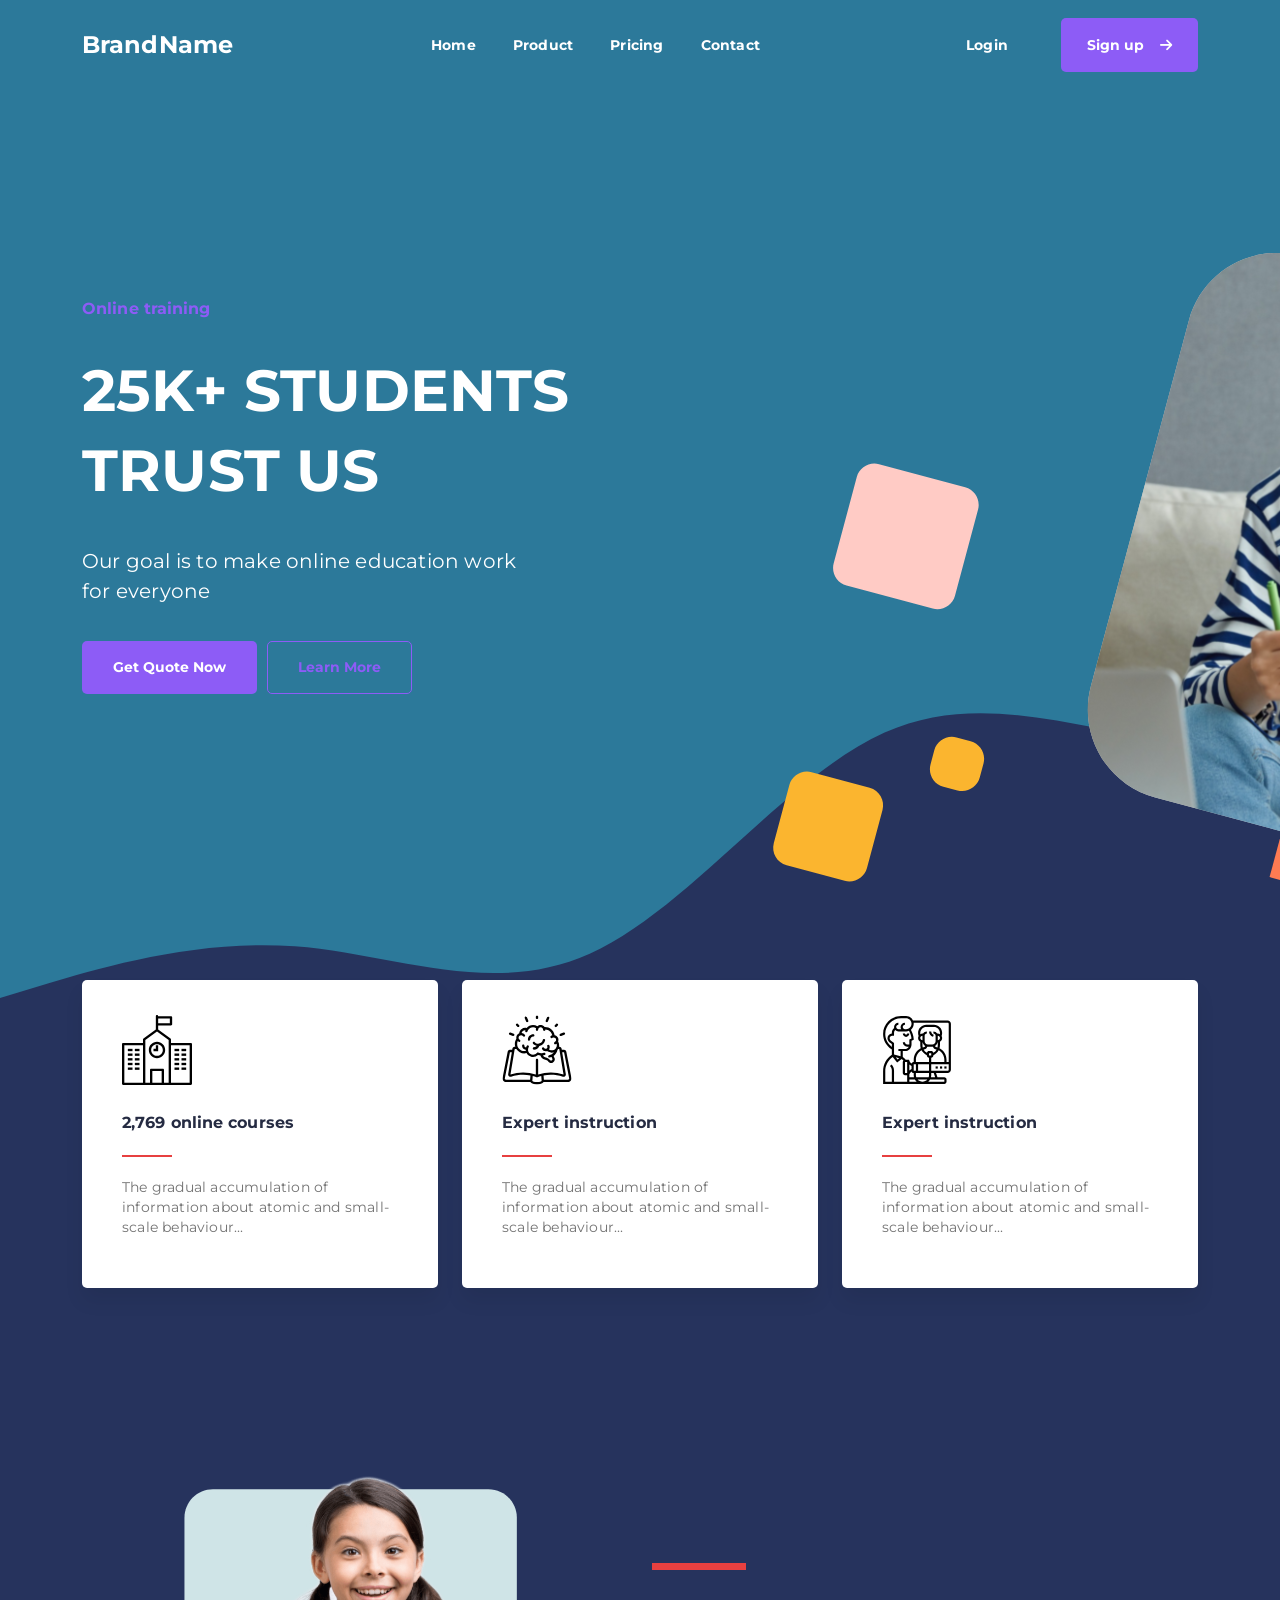
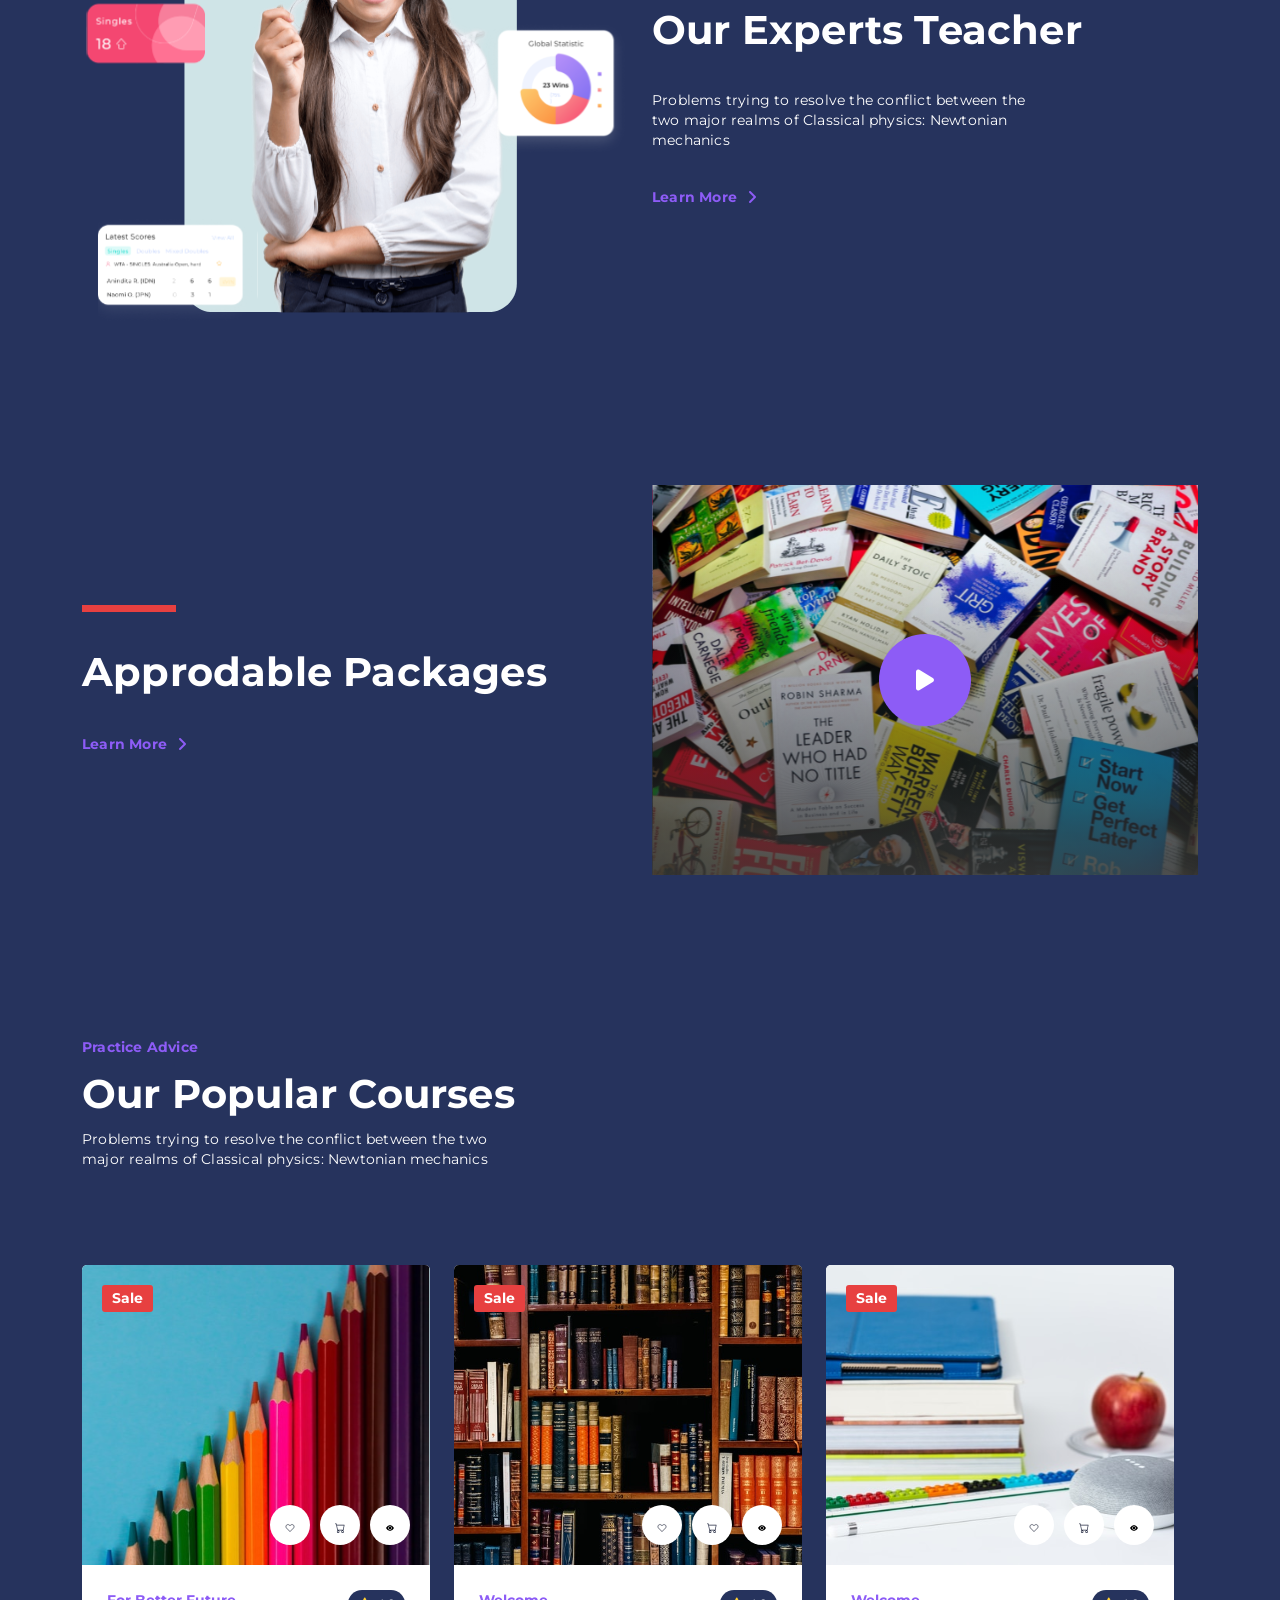
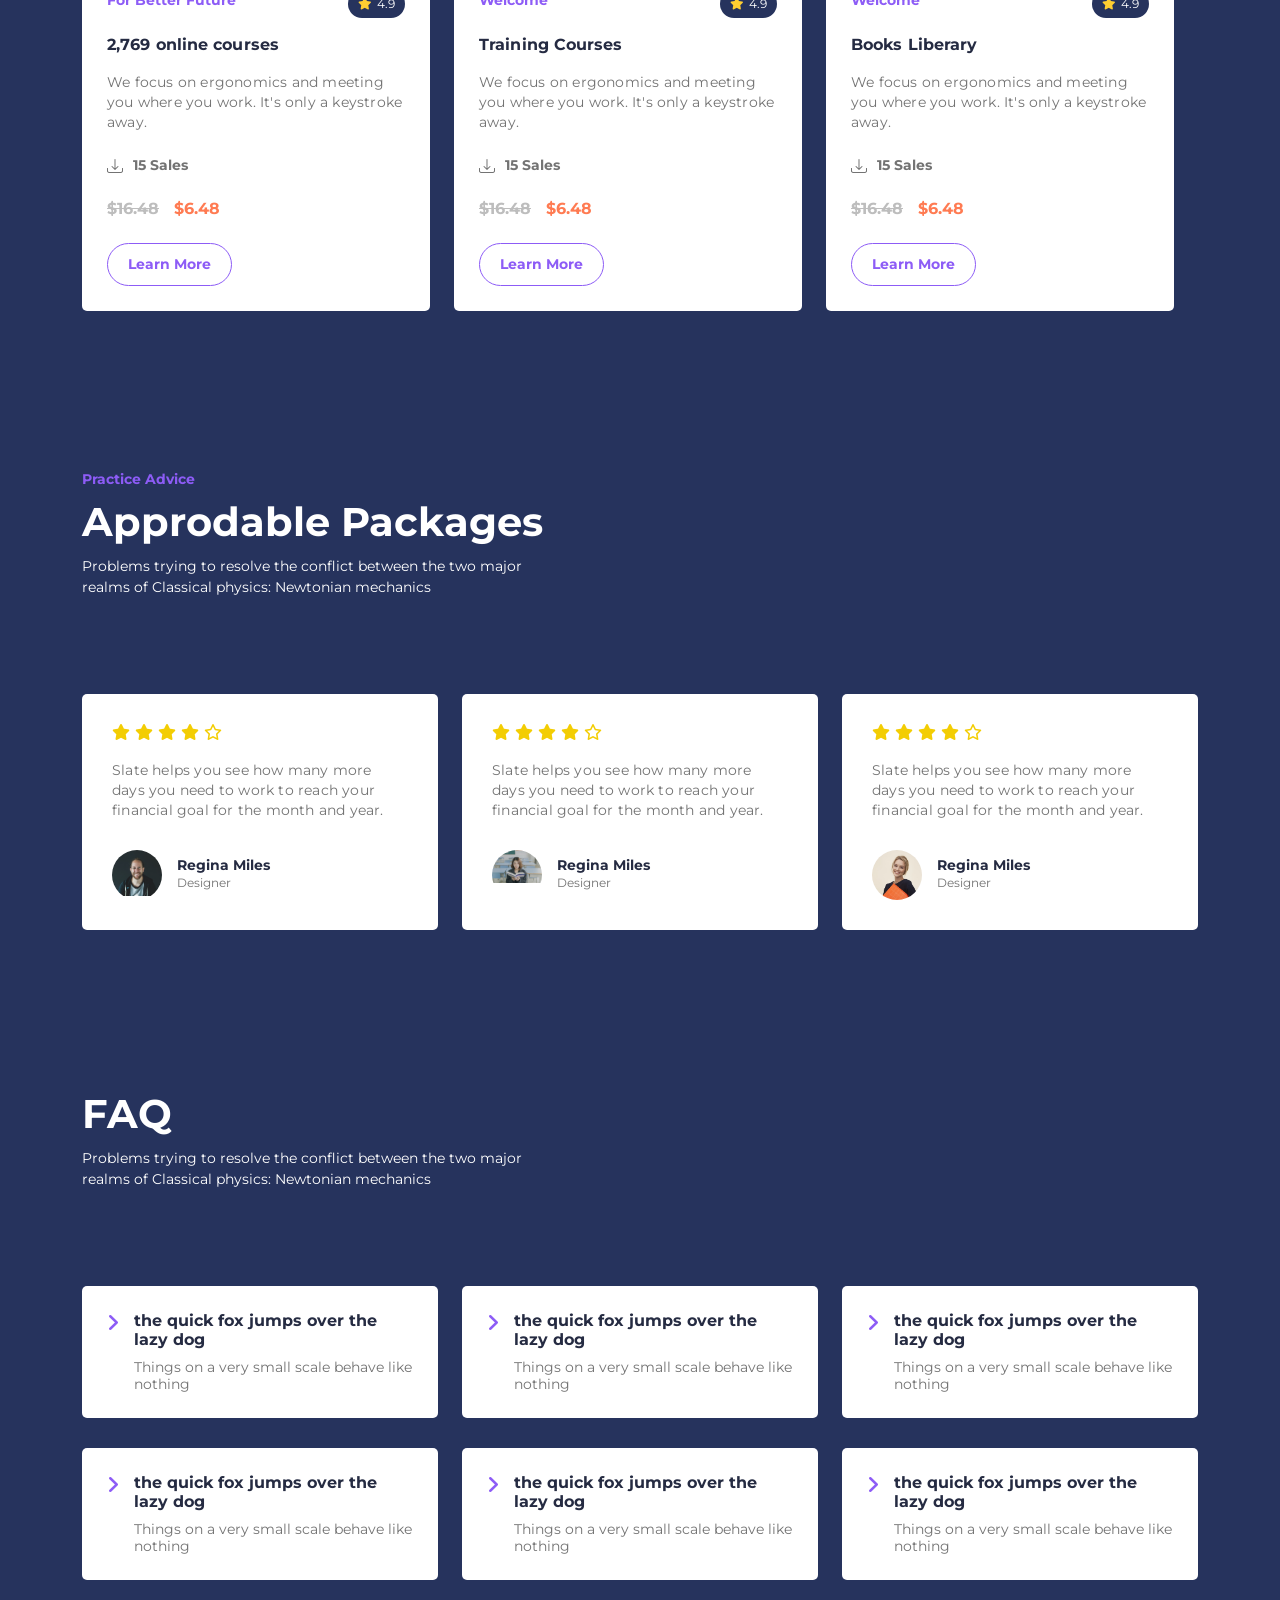
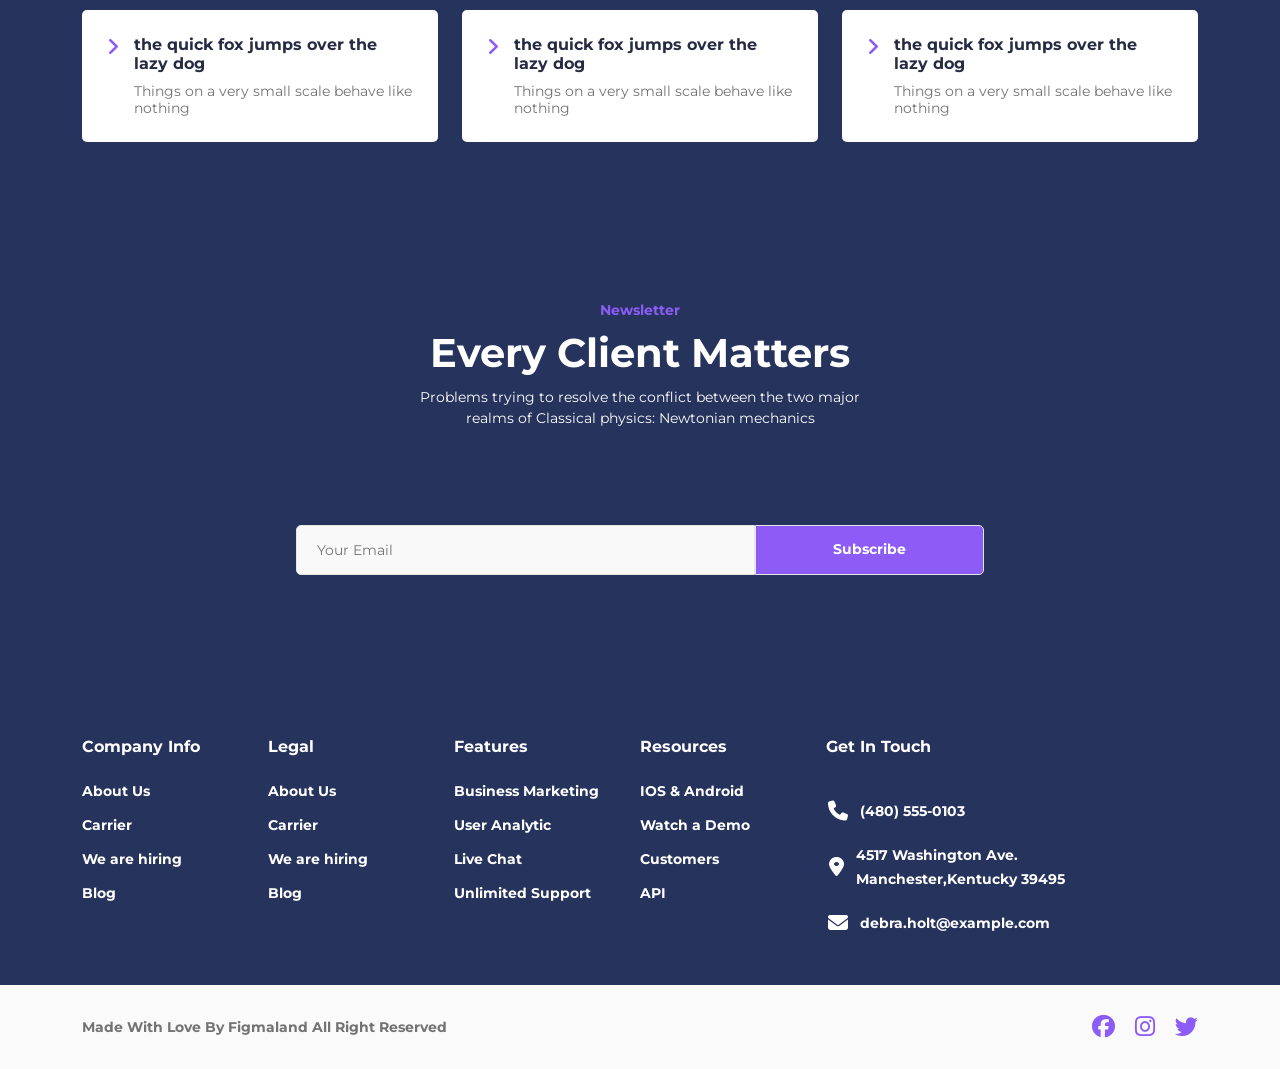
==== index.html @ 258b4739 "Initial commit: Online education AGY frontend implementation" ====
<!DOCTYPE html>
<html lang="en">
<head>
    <meta charset="UTF-8">
    <meta name="viewport" content="width=device-width, initial-scale=1.0">
    <title>BrandName — Online Training Platform</title>
    <!-- Google Fonts: Montserrat -->
    <link rel="preconnect" href="https://fonts.googleapis.com">
    <link rel="preconnect" href="https://fonts.gstatic.com" crossorigin>
    <link href="https://fonts.googleapis.com/css2?family=Montserrat:wght@400;700&display=swap" rel="stylesheet">
    <!-- Font Awesome -->
    <link rel="stylesheet" href="https://cdnjs.cloudflare.com/ajax/libs/font-awesome/6.7.2/css/all.min.css">
    <!-- Bootstrap 5 CSS CDN -->
    <link href="https://cdn.jsdelivr.net/npm/bootstrap@5.3.3/dist/css/bootstrap.min.css" rel="stylesheet" integrity="sha384-QWTKZyjpPEjISv5WaRU9OFeRpok6YctnYmDr5pNlyT2bRjXh0JMhjY6hW+ALEwIH" crossorigin="anonymous">
    <!-- Custom CSS -->
    <link rel="stylesheet" href="css/style.css">
</head>
<body>

    <!-- ======================== HERO SECTION ======================== -->
    <section class="hero-section">

        <!-- ===== HEADER (Level 2) ===== -->
        <header class="container-fluid p-0 d-flex align-items-center hero-header">
            <div class="container d-flex justify-content-between align-items-center">
                <nav class="navbar navbar-expand-lg w-100 p-0">

                    <!-- Navbar Brand (Level 4) -->
                    <a class="navbar-brand p-0 m-0" href="#">BrandName</a>

                    <!-- Navbar Toggler (Level 4) -->
                    <button class="navbar-toggler" type="button" data-bs-toggle="collapse" data-bs-target="#mainNavbar" aria-controls="mainNavbar" aria-expanded="false" aria-label="Toggle navigation">
                        <span class="navbar-toggler-icon"></span>
                    </button>

                    <!-- Navbar Collapse (Level 4) -->
                    <div class="collapse navbar-collapse" id="mainNavbar">

                        <!-- Primary Nav Links (Level 5) -->
                        <ul class="navbar-nav mx-auto nav-links-primary">
                            <li class="nav-item"><a href="#" class="nav-link text-center">Home</a></li>
                            <li class="nav-item"><a href="#" class="nav-link text-center">Product</a></li>
                            <li class="nav-item"><a href="#" class="nav-link text-center">Pricing</a></li>
                            <li class="nav-item"><a href="#" class="nav-link text-center">Contact</a></li>
                        </ul>

                        <!-- Auth Links (Level 5) -->
                        <ul class="navbar-nav nav-links-auth">
                            <li class="nav-item d-flex align-items-center"><a href="#" class="nav-link nav-login">Login</a></li>
                            <li class="nav-item"><a href="#" class="btn btn-signup d-flex align-items-center gap-2">Sign up&nbsp;&nbsp;<i class="fa-solid fa-arrow-right"></i></a></li>
                        </ul>

                    </div>
                </nav>
            </div>
        </header>

        <!-- ===== HERO CONTENT (Level 2) ===== -->
        <div class="container-fluid p-0 hero-content">
            <div class="container d-flex justify-content-start align-items-center h-100">
                <div class="hero-box d-flex flex-column justify-content-center">

                    <!-- Subtitle (Level 5) -->
                    <h5 class="hero-subtitle">Online training</h5>

                    <!-- Main Heading (Level 5) -->
                    <h1 class="hero-heading">25K+ STUDENTS TRUST US</h1>

                    <!-- Description (Level 5) -->
                    <h4 class="hero-description">Our goal is to make online education work for everyone</h4>

                    <!-- Button Group (Level 5) -->
                    <div class="d-flex flex-wrap hero-btn-group">
                        <a href="#" class="btn btn-cta-primary">Get Quote Now</a>
                        <a href="#" class="btn btn-cta-outline">Learn More</a>
                    </div>

                </div>
            </div>
        </div>

    </section>

    <!-- ======================== FEATURE SECTION ======================== -->
    <section class="feature-section">
        <div class="container">
            <div class="row feature-row justify-content-center">

                <!-- Card 1 -->
                <div class="col-lg-4 col-md-6 col-12">
                    <div class="feature-card d-flex flex-column justify-content-between">
                        <div class="feature-img-container">
                            <img src="assets/images/school.svg" alt="Online courses icon" class="w-100 object-fit-cover">
                        </div>
                        <h5 class="feature-card-title">2,769 online courses</h5>
                        <div class="feature-decor"></div>
                        <p class="feature-card-text">The gradual accumulation of information about atomic and small-scale behaviour...</p>
                    </div>
                </div>

                <!-- Card 2 -->
                <div class="col-lg-4 col-md-6 col-12">
                    <div class="feature-card d-flex flex-column">
                        <div class="feature-img-container">
                            <img src="assets/images/brain.svg" alt="Expert instruction icon" class="w-100 object-fit-cover">
                        </div>
                        <h5 class="feature-card-title">Expert instruction</h5>
                        <div class="feature-decor"></div>
                        <p class="feature-card-text">The gradual accumulation of information about atomic and small-scale behaviour...</p>
                    </div>
                </div>

                <!-- Card 3 -->
                <div class="col-lg-4 col-md-6 col-12">
                    <div class="feature-card d-flex flex-column">
                        <div class="feature-img-container">
                            <img src="assets/images/healthy-check.svg" alt="Expert instruction icon" class="w-100 object-fit-cover">
                        </div>
                        <h5 class="feature-card-title">Expert instruction</h5>
                        <div class="feature-decor"></div>
                        <p class="feature-card-text">The gradual accumulation of information about atomic and small-scale behaviour...</p>
                    </div>
                </div>

            </div>
        </div>
    </section>

    <!-- ======================== EXPERT SECTION ======================== -->
    <section class="expert-section">
        <div class="container">
            <div class="row align-items-center">

                <!-- Image Container (Level 3) -->
                <div class="col-lg-6 col-md-6 col-12 expert-img-col">
                    <div class="expert-img-container">
                        <img src="assets/images/expert-teacher.svg" alt="Expert teacher illustration" class="w-100 object-fit-cover">
                    </div>
                </div>

                <!-- Content Container (Level 3) -->
                <div class="col-lg-6 col-md-6 col-12">
                    <div class="expert-content d-flex flex-column">
                        <div class="expert-decor"></div>
                        <h2 class="expert-heading">Our Experts Teacher</h2>
                        <p class="expert-text">Problems trying to resolve the conflict between the two major realms of Classical physics: Newtonian mechanics</p>
                        <div class="d-flex align-items-center expert-link-group">
                            <a href="#" class="expert-link">Learn More</a>
                            <i class="fa-solid fa-angle-right expert-link-icon"></i>
                        </div>
                    </div>
                </div>

            </div>
        </div>
    </section>

    <!-- ======================== PACKAGE SECTION ======================== -->
    <section class="package-section">
        <div class="container">
            <div class="row align-items-center">

                <!-- Content Container (Level 3) -->
                <div class="col-lg-6 col-md-6 col-12 order-lg-1 order-md-1 order-2">
                    <div class="package-content d-flex flex-column">
                        <div class="package-decor"></div>
                        <h2 class="package-heading">Approdable Packages</h2>
                        <div class="d-flex align-items-center package-link-group">
                            <a href="#" class="package-link">Learn More</a>
                            <i class="fa-solid fa-angle-right package-link-icon"></i>
                        </div>
                    </div>
                </div>

                <!-- Image Container (Level 3) -->
                <div class="col-lg-6 col-md-6 col-12 order-lg-2 order-md-2 order-1">
                    <div class="package-img-container position-relative">
                        <img src="assets/images/books.svg" alt="Affordable packages illustration" class="w-100 object-fit-cover d-block">
                        <div class="package-play-btn position-absolute d-flex align-items-center justify-content-center">
                            <i class="fa-solid fa-play"></i>
                        </div>
                    </div>
                </div>

            </div>
        </div>
    </section>

    <!-- ======================== COURSE SECTION ======================== -->
    <section class="course-section">
        <div class="container d-flex flex-column align-items-start">

            <!-- Heading Container (Level 3) -->
            <div class="course-heading-container d-flex flex-column">
                <h6 class="course-subtitle">Practice Advice</h6>
                <h2 class="course-heading">Our Popular Courses</h2>
                <p class="course-intro-text">Problems trying to resolve the conflict between the two major realms of Classical physics: Newtonian mechanics</p>
            </div>

            <!-- Course Container (Level 3) -->
            <div class="row course-row w-100 justify-content-center">

                <!-- Course Card 1 -->
                <div class="col-lg-4 col-md-6 col-12">
                    <div class="course-card d-flex flex-column">
                        <div class="course-img-container position-relative">
                            <img src="assets/images/pencils.svg" alt="Pencils course image" class="w-100 object-fit-cover d-block">
                            <!-- Vision Context: assets/images/course-vision-context.svg
                                 Analysis: "Sale" badge positioned at top-left of image container (flagged: image not found, using extraction layout hints)
                                 Derived: top: 20px, left: 20px -->
                            <span class="course-sale-badge position-absolute">Sale</span>
                            <!-- Vision Context: assets/images/course-vision-context.svg
                                 Analysis: Action icons group positioned at bottom-right of image container (flagged: image not found, using extraction layout hints)
                                 Derived: bottom: 20px, right: 20px -->
                            <div class="course-img-actions d-flex position-absolute">
                                <div class="course-action-icon">
                                    <img src="assets/images/like.svg" alt="Like" class="w-100 object-fit-cover">
                                </div>
                                <div class="course-action-icon">
                                    <img src="assets/images/basket.svg" alt="Add to basket" class="w-100 object-fit-cover">
                                </div>
                                <div class="course-action-icon">
                                    <img src="assets/images/views.svg" alt="Views" class="w-100 object-fit-cover">
                                </div>
                            </div>
                        </div>
                        <div class="course-card-body d-flex flex-column">
                            <div class="d-flex justify-content-between w-100">
                                <a href="#" class="course-category-link">For Better Future</a>
                                <div class="course-rating d-flex align-items-center">
                                    <i class="fa-solid fa-star course-star-icon"></i>
                                    <small class="course-rating-text">4.9</small>
                                </div>
                            </div>
                            <h5 class="course-card-title">2,769 online courses</h5>
                            <p class="course-card-text">We focus on ergonomics and meeting you where you work. It's only a keystroke away.</p>
                            <div class="course-sales-group d-flex align-items-center">
                                <div class="course-download-icon">
                                    <img src="assets/images/download.svg" alt="Downloads" class="w-100 object-fit-cover d-block">
                                </div>
                                <h6 class="course-sales-text">15 Sales</h6>
                            </div>
                            <div class="course-amount-group d-flex">
                                <h5 class="course-price-old">$16.48</h5>
                                <h5 class="course-price-sale">$6.48</h5>
                            </div>
                            <a href="#" class="btn course-learn-btn">Learn More</a>
                        </div>
                    </div>
                </div>

                <!-- Course Card 2 -->
                <div class="col-lg-4 col-md-6 col-12">
                    <div class="course-card d-flex flex-column">
                        <div class="course-img-container position-relative">
                            <img src="assets/images/library.svg" alt="Library course image" class="w-100 object-fit-cover d-block">
                            <span class="course-sale-badge position-absolute">Sale</span>
                            <div class="course-img-actions d-flex position-absolute">
                                <div class="course-action-icon">
                                    <img src="assets/images/like.svg" alt="Like" class="w-100 object-fit-cover">
                                </div>
                                <div class="course-action-icon">
                                    <img src="assets/images/basket.svg" alt="Add to basket" class="w-100 object-fit-cover">
                                </div>
                                <div class="course-action-icon">
                                    <img src="assets/images/views.svg" alt="Views" class="w-100 object-fit-cover">
                                </div>
                            </div>
                        </div>
                        <div class="course-card-body d-flex flex-column">
                            <div class="d-flex justify-content-between w-100">
                                <a href="#" class="course-category-link">Welcome</a>
                                <div class="course-rating d-flex align-items-center">
                                    <i class="fa-solid fa-star course-star-icon"></i>
                                    <small class="course-rating-text">4.9</small>
                                </div>
                            </div>
                            <h5 class="course-card-title">Training Courses</h5>
                            <p class="course-card-text">We focus on ergonomics and meeting you where you work. It's only a keystroke away.</p>
                            <div class="course-sales-group d-flex align-items-center">
                                <div class="course-download-icon">
                                    <img src="assets/images/download.svg" alt="Downloads" class="w-100 object-fit-cover d-block">
                                </div>
                                <h6 class="course-sales-text">15 Sales</h6>
                            </div>
                            <div class="course-amount-group d-flex">
                                <h5 class="course-price-old">$16.48</h5>
                                <h5 class="course-price-sale">$6.48</h5>
                            </div>
                            <a href="#" class="btn course-learn-btn">Learn More</a>
                        </div>
                    </div>
                </div>

                <!-- Course Card 3 -->
                <div class="col-lg-4 col-md-6 col-12">
                    <div class="course-card d-flex flex-column">
                        <div class="course-img-container position-relative">
                            <img src="assets/images/apple.svg" alt="Apple course image" class="w-100 object-fit-cover d-block">
                            <span class="course-sale-badge position-absolute">Sale</span>
                            <div class="course-img-actions d-flex position-absolute">
                                <div class="course-action-icon">
                                    <img src="assets/images/like.svg" alt="Like" class="w-100 object-fit-cover">
                                </div>
                                <div class="course-action-icon">
                                    <img src="assets/images/basket.svg" alt="Add to basket" class="w-100 object-fit-cover">
                                </div>
                                <div class="course-action-icon">
                                    <img src="assets/images/views.svg" alt="Views" class="w-100 object-fit-cover">
                                </div>
                            </div>
                        </div>
                        <div class="course-card-body d-flex flex-column">
                            <div class="d-flex justify-content-between w-100">
                                <a href="#" class="course-category-link">Welcome</a>
                                <div class="course-rating d-flex align-items-center">
                                    <i class="fa-solid fa-star course-star-icon"></i>
                                    <small class="course-rating-text">4.9</small>
                                </div>
                            </div>
                            <h5 class="course-card-title">Books Liberary</h5>
                            <p class="course-card-text">We focus on ergonomics and meeting you where you work. It's only a keystroke away.</p>
                            <div class="course-sales-group d-flex align-items-center">
                                <div class="course-download-icon">
                                    <img src="assets/images/download.svg" alt="Downloads" class="w-100 object-fit-cover d-block">
                                </div>
                                <h6 class="course-sales-text">15 Sales</h6>
                            </div>
                            <div class="course-amount-group d-flex">
                                <h5 class="course-price-old">$16.48</h5>
                                <h5 class="course-price-sale">$6.48</h5>
                            </div>
                            <a href="#" class="btn course-learn-btn">Learn More</a>
                        </div>
                    </div>
                </div>

            </div>
        </div>
    </section>

    <!-- ======================== REVIEW SECTION ======================== -->
    <section class="review-section">
        <div class="container d-flex flex-column">

            <!-- Heading Container (Level 3) -->
            <div class="review-heading-container d-flex flex-column">
                <h6 class="review-subtitle">Practice Advice</h6>
                <h2 class="review-heading">Approdable Packages</h2>
                <p class="review-intro-text">Problems trying to resolve the conflict between the two major realms of Classical physics: Newtonian mechanics</p>
            </div>

            <!-- Box Container (Level 3) -->
            <div class="row review-row justify-content-between">

                <!-- Review Box 1 -->
                <div class="col-lg-4 col-md-6 col-12">
                    <div class="review-box d-flex flex-column justify-content-center">
                        <div class="review-content d-flex flex-column">
                            <div class="review-stars d-flex">
                                <i class="fa-solid fa-star"></i>
                                <i class="fa-solid fa-star"></i>
                                <i class="fa-solid fa-star"></i>
                                <i class="fa-solid fa-star"></i>
                                <i class="fa-regular fa-star"></i>
                            </div>
                            <p class="review-text">Slate helps you see how many more days you need to work to reach your financial goal for the month and year.</p>
                        </div>
                        <div class="review-profile d-flex">
                            <div class="review-avatar-container">
                                <img src="assets/images/feedback-regina-miles.jpg" alt="Regina Miles" class="d-block object-fit-cover w-100 review-avatar">
                            </div>
                            <div class="review-user-box d-flex flex-column">
                                <h6 class="review-user-name">Regina Miles</h6>
                                <small class="review-user-role">Designer</small>
                            </div>
                        </div>
                    </div>
                </div>

                <!-- Review Box 2 -->
                <div class="col-lg-4 col-md-6 col-12">
                    <div class="review-box d-flex flex-column justify-content-center">
                        <div class="review-content d-flex flex-column">
                            <div class="review-stars d-flex">
                                <i class="fa-solid fa-star"></i>
                                <i class="fa-solid fa-star"></i>
                                <i class="fa-solid fa-star"></i>
                                <i class="fa-solid fa-star"></i>
                                <i class="fa-regular fa-star"></i>
                            </div>
                            <p class="review-text">Slate helps you see how many more days you need to work to reach your financial goal for the month and year.</p>
                        </div>
                        <div class="review-profile d-flex">
                            <div class="review-avatar-container">
                                <img src="assets/images/feedbacks-miles.jpg" alt="Regina Miles" class="d-block object-fit-cover w-100 review-avatar">
                            </div>
                            <div class="review-user-box d-flex flex-column">
                                <h6 class="review-user-name">Regina Miles</h6>
                                <small class="review-user-role">Designer</small>
                            </div>
                        </div>
                    </div>
                </div>

                <!-- Review Box 3 -->
                <div class="col-lg-4 col-md-6 col-12">
                    <div class="review-box d-flex flex-column justify-content-center">
                        <div class="review-content d-flex flex-column">
                            <div class="review-stars d-flex">
                                <i class="fa-solid fa-star"></i>
                                <i class="fa-solid fa-star"></i>
                                <i class="fa-solid fa-star"></i>
                                <i class="fa-solid fa-star"></i>
                                <i class="fa-regular fa-star"></i>
                            </div>
                            <p class="review-text">Slate helps you see how many more days you need to work to reach your financial goal for the month and year.</p>
                        </div>
                        <div class="review-profile d-flex">
                            <div class="review-avatar-container">
                                <img src="assets/images/feedbacks-avatar.jpg" alt="Regina Miles" class="d-block object-fit-cover w-100 review-avatar">
                            </div>
                            <div class="review-user-box d-flex flex-column">
                                <h6 class="review-user-name">Regina Miles</h6>
                                <small class="review-user-role">Designer</small>
                            </div>
                        </div>
                    </div>
                </div>

            </div>
        </div>
    </section>

    <!-- ======================== FAQ SECTION ======================== -->
    <section class="faq-section">
        <div class="container d-flex flex-column">

            <!-- Heading Container (Level 3) -->
            <div class="faq-heading-container d-flex flex-column">
                <h2 class="faq-heading">FAQ</h2>
                <p class="faq-intro-text">Problems trying to resolve the conflict between the two major realms of Classical physics: Newtonian mechanics</p>
            </div>

            <!-- Box Container (Level 2) -->
            <div class="row faq-row">

                <!-- FAQ Box 1 -->
                <div class="col-lg-4 col-md-6 col-12">
                    <div class="faq-box d-flex">
                        <i class="fa-solid fa-angle-right faq-icon"></i>
                        <div class="faq-content-box d-flex flex-column">
                            <h5 class="faq-title">the quick fox jumps over the lazy dog</h5>
                            <h6 class="faq-text">Things on a very small scale behave like nothing</h6>
                        </div>
                    </div>
                </div>

                <!-- FAQ Box 2 -->
                <div class="col-lg-4 col-md-6 col-12">
                    <div class="faq-box d-flex">
                        <i class="fa-solid fa-angle-right faq-icon"></i>
                        <div class="faq-content-box d-flex flex-column">
                            <h5 class="faq-title">the quick fox jumps over the lazy dog</h5>
                            <h6 class="faq-text">Things on a very small scale behave like nothing</h6>
                        </div>
                    </div>
                </div>

                <!-- FAQ Box 3 -->
                <div class="col-lg-4 col-md-6 col-12">
                    <div class="faq-box d-flex">
                        <i class="fa-solid fa-angle-right faq-icon"></i>
                        <div class="faq-content-box d-flex flex-column">
                            <h5 class="faq-title">the quick fox jumps over the lazy dog</h5>
                            <h6 class="faq-text">Things on a very small scale behave like nothing</h6>
                        </div>
                    </div>
                </div>

                <!-- FAQ Box 4 -->
                <div class="col-lg-4 col-md-6 col-12">
                    <div class="faq-box d-flex">
                        <i class="fa-solid fa-angle-right faq-icon"></i>
                        <div class="faq-content-box d-flex flex-column">
                            <h5 class="faq-title">the quick fox jumps over the lazy dog</h5>
                            <h6 class="faq-text">Things on a very small scale behave like nothing</h6>
                        </div>
                    </div>
                </div>

                <!-- FAQ Box 5 -->
                <div class="col-lg-4 col-md-6 col-12">
                    <div class="faq-box d-flex">
                        <i class="fa-solid fa-angle-right faq-icon"></i>
                        <div class="faq-content-box d-flex flex-column">
                            <h5 class="faq-title">the quick fox jumps over the lazy dog</h5>
                            <h6 class="faq-text">Things on a very small scale behave like nothing</h6>
                        </div>
                    </div>
                </div>

                <!-- FAQ Box 6 -->
                <div class="col-lg-4 col-md-6 col-12">
                    <div class="faq-box d-flex">
                        <i class="fa-solid fa-angle-right faq-icon"></i>
                        <div class="faq-content-box d-flex flex-column">
                            <h5 class="faq-title">the quick fox jumps over the lazy dog</h5>
                            <h6 class="faq-text">Things on a very small scale behave like nothing</h6>
                        </div>
                    </div>
                </div>

                <!-- FAQ Box 7 -->
                <div class="col-lg-4 col-md-6 col-12">
                    <div class="faq-box d-flex">
                        <i class="fa-solid fa-angle-right faq-icon"></i>
                        <div class="faq-content-box d-flex flex-column">
                            <h5 class="faq-title">the quick fox jumps over the lazy dog</h5>
                            <h6 class="faq-text">Things on a very small scale behave like nothing</h6>
                        </div>
                    </div>
                </div>

                <!-- FAQ Box 8 -->
                <div class="col-lg-4 col-md-6 col-12">
                    <div class="faq-box d-flex">
                        <i class="fa-solid fa-angle-right faq-icon"></i>
                        <div class="faq-content-box d-flex flex-column">
                            <h5 class="faq-title">the quick fox jumps over the lazy dog</h5>
                            <h6 class="faq-text">Things on a very small scale behave like nothing</h6>
                        </div>
                    </div>
                </div>

                <!-- FAQ Box 9 -->
                <div class="col-lg-4 col-md-6 col-12">
                    <div class="faq-box d-flex">
                        <i class="fa-solid fa-angle-right faq-icon"></i>
                        <div class="faq-content-box d-flex flex-column">
                            <h5 class="faq-title">the quick fox jumps over the lazy dog</h5>
                            <h6 class="faq-text">Things on a very small scale behave like nothing</h6>
                        </div>
                    </div>
                </div>

            </div>
        </div>
    </section>

    <!-- ======================== NEWSLETTER SECTION ======================== -->
    <section class="newsletter-section">
        <div class="container d-flex flex-column">

            <!-- Heading Container (Level 3) -->
            <div class="newsletter-heading-container d-flex flex-column">
                <h6 class="newsletter-subtitle">Newsletter</h6>
                <h2 class="newsletter-heading">Every Client Matters</h2>
                <p class="newsletter-intro-text">Problems trying to resolve the conflict between the two major realms of Classical physics: Newtonian mechanics</p>
            </div>

            <!-- Form (Level 3) -->
            <form class="row newsletter-form mx-auto">
                <div class="col-8 p-0">
                    <input type="email" class="newsletter-input w-100 h-100" placeholder="Your Email">
                </div>
                <div class="col-4 p-0">
                    <button type="submit" class="newsletter-btn w-100 h-100">Subscribe</button>
                </div>
            </form>

        </div>
    </section>

    <!-- ======================== FOOTER SECTION ======================== -->
    <footer class="footer-section">
        <div class="container-fluid footer-top">
            <div class="container d-flex justify-content-between footer-top-container">
                <div class="row w-100">
                    <div class="col-lg-2 col-md-4 col-sm-6 col-12 mb-4 mb-lg-0">
                        <div class="footer-col d-flex flex-column">
                            <h5 class="footer-heading">Company Info</h5>
                            <ul class="footer-list d-flex flex-column list-unstyled p-0 m-0">
                                <li><a href="#" class="footer-link">About Us</a></li>
                                <li><a href="#" class="footer-link">Carrier</a></li>
                                <li><a href="#" class="footer-link">We are hiring</a></li>
                                <li><a href="#" class="footer-link">Blog</a></li>
                            </ul>
                        </div>
                    </div>
                    <div class="col-lg-2 col-md-4 col-sm-6 col-12 mb-4 mb-lg-0">
                        <div class="footer-col d-flex flex-column">
                            <h5 class="footer-heading">Legal</h5>
                            <ul class="footer-list d-flex flex-column list-unstyled p-0 m-0">
                                <li><a href="#" class="footer-link">About Us</a></li>
                                <li><a href="#" class="footer-link">Carrier</a></li>
                                <li><a href="#" class="footer-link">We are hiring</a></li>
                                <li><a href="#" class="footer-link">Blog</a></li>
                            </ul>
                        </div>
                    </div>
                    <div class="col-lg-2 col-md-4 col-sm-6 col-12 mb-4 mb-lg-0">
                        <div class="footer-col d-flex flex-column">
                            <h5 class="footer-heading">Features</h5>
                            <ul class="footer-list d-flex flex-column list-unstyled p-0 m-0">
                                <li><a href="#" class="footer-link">Business Marketing</a></li>
                                <li><a href="#" class="footer-link">User Analytic</a></li>
                                <li><a href="#" class="footer-link">Live Chat</a></li>
                                <li><a href="#" class="footer-link">Unlimited Support</a></li>
                            </ul>
                        </div>
                    </div>
                    <div class="col-lg-2 col-md-4 col-sm-6 col-12 mb-4 mb-md-0">
                        <div class="footer-col d-flex flex-column">
                            <h5 class="footer-heading">Resources</h5>
                            <ul class="footer-list d-flex flex-column list-unstyled p-0 m-0">
                                <li><a href="#" class="footer-link">IOS & Android</a></li>
                                <li><a href="#" class="footer-link">Watch a Demo</a></li>
                                <li><a href="#" class="footer-link">Customers</a></li>
                                <li><a href="#" class="footer-link">API</a></li>
                            </ul>
                        </div>
                    </div>
                    <div class="col-lg-4 col-md-8 col-sm-12 col-12">
                        <div class="footer-col footer-contact d-flex flex-column">
                            <h5 class="footer-heading">Get In Touch</h5>
                            <div class="footer-contact-box d-flex align-items-center">
                                <i class="fa-solid fa-phone footer-icon"></i>
                                <h6 class="footer-contact-text m-0">(480) 555-0103</h6>
                            </div>
                            <div class="footer-contact-box d-flex align-items-center">
                                <i class="fa-solid fa-location-dot footer-icon"></i>
                                <h6 class="footer-contact-text m-0">4517 Washington Ave. Manchester,Kentucky 39495</h6>
                            </div>
                            <div class="footer-contact-box d-flex align-items-center">
                                <i class="fa-solid fa-envelope footer-icon"></i>
                                <h6 class="footer-contact-text m-0">debra.holt@example.com</h6>
                            </div>
                        </div>
                    </div>
                </div>
            </div>
        </div>
        <div class="container-fluid footer-bottom">
            <div class="container d-flex justify-content-between align-items-center footer-bottom-container">
                <h6 class="footer-copyright m-0">Made With Love By Figmaland All Right Reserved</h6>
                <div class="footer-socials d-flex">
                    <a href="#" class="footer-social-icon"><i class="fa-brands fa-facebook"></i></a>
                    <a href="#" class="footer-social-icon"><i class="fa-brands fa-instagram"></i></a>
                    <a href="#" class="footer-social-icon"><i class="fa-brands fa-twitter"></i></a>
                </div>
            </div>
        </div>
    </footer>

    <!-- Bootstrap JS Bundle CDN -->
    <script src="https://cdn.jsdelivr.net/npm/bootstrap@5.3.3/dist/js/bootstrap.bundle.min.js" integrity="sha384-YvpcrYf0tY3lHB60NNkmXc5s9fDVZLESaAA55NDzOxhy9GkcIdslK1eN7N6jIeHz" crossorigin="anonymous"></script>
</body>
</html>
---- css/style.css ----
@import url('https://fonts.googleapis.com/css2?family=Montserrat:wght@400;700&display=swap');

:root {
  --body-bg: #26335D;
  --header-bg: #2C799A;
  --cta-primary: #8D5CF6;
  --text-white: #FFFFFF;
  --text-dark: #252B42;
  --text-gray: #737373;
  --border-light: #ECECEC;
  --card-bg: #FFFFFF;
  --decor-red: #E74040;
  --price-old: #BDBDBD;
  --price-sale: #FF7B52;
  --star-yellow: #FFCE31;
  --star-gold: #F3CD03;
  --rating-bg: #26335D;
  --border-input: #E6E6E6;
}

body {
    background-color: var(--body-bg);
    font-family: 'Montserrat', sans-serif;
    color: var(--text-white);
    margin: 0;
    padding: 0;
}

a {
    text-decoration: none;
}

/* ======================== HERO SECTION ======================== */
.hero-header {
    background-color: var(--header-bg);
    height: 10vh;
    min-height: 80px;
}
.navbar-brand {
    font-weight: 700;
    font-size: 24px;
    line-height: 32px;
    letter-spacing: 0.1px;
    color: var(--text-white) !important;
}
.nav-links-primary .nav-link,
.nav-links-auth .nav-link {
    font-weight: 700;
    font-size: 14px;
    line-height: 24px;
    letter-spacing: 0.2px;
    color: var(--text-white) !important;
}
.nav-links-primary {
    gap: 21px;
}
.nav-links-auth {
    gap: 45px;
}
.btn-signup {
    background-color: var(--cta-primary);
    color: var(--text-white);
    font-weight: 700;
    font-size: 14px;
    line-height: 22px;
    padding: 15px 25px;
    border-radius: 5px;
}
.hero-content {
    padding: 100px 0;
    position: relative;
    z-index: 1;
    height:90vh;
}
.hero-content::before {
    content: '';
    position: absolute;
    top: 0px;
    left: 0;
    width: 100%;
    height: 140%;
    background-image: url('../assets/images/landing-background.svg');
    background-repeat: no-repeat;
    background-size: cover;
    z-index: -1;
}
.hero-subtitle {
    font-weight: 700;
    font-size: 16px;
    line-height: 24px;
    letter-spacing: 0.1px;
    color: var(--cta-primary);
    margin-bottom: 30px;
}
.hero-heading {
    font-weight: 700;
    font-size: 58px;
    line-height: 80px;
    letter-spacing: 0.2px;
    color: var(--text-white);
    margin-bottom: 35px;
    max-width: 600px;
}
.hero-description {
    font-weight: 400;
    font-size: 20px;
    line-height: 30px;
    letter-spacing: 0.2px;
    color: var(--text-white);
    margin-bottom: 35px;
    max-width: 450px;
}
.hero-btn-group {
    gap: 10px;
}
.btn-cta-primary {
    background-color: var(--cta-primary);
    color: var(--text-white);
    font-weight: 700;
    font-size: 14px;
    padding: 15px 30px;
    border-radius: 5px;
}
.btn-cta-outline {
    border: 1px solid var(--cta-primary);
    color: var(--cta-primary);
    font-weight: 700;
    font-size: 14px;
    padding: 15px 30px;
    border-radius: 5px;
}

/* ======================== FEATURE SECTION ======================== */
.feature-section {
    padding: 80px 0;
}
.feature-row {
    row-gap: 30px;
}
.feature-card {
    position:relative;
    background-color: var(--card-bg);
    padding: 35px 40px;
    border-radius: 5px;
    height: 100%;
    box-shadow: 0px 13px 19px rgba(0, 0, 0, 0.07);
    z-index:9;
}
.feature-img-container {
    width: 70px;
    height: 76px;
    margin-bottom: 20px;
}
.feature-card-title {
    font-weight: 700;
    font-size: 16px;
    line-height: 24px;
    letter-spacing: 0.1px;
    color: var(--text-dark);
    margin-bottom: 20px;
}
.feature-decor {
    width: 50px;
    height: 2px;
    background-color: var(--decor-red);
    margin-bottom: 20px;
}
.feature-card-text {
    font-weight: 400;
    font-size: 14px;
    line-height: 20px;
    letter-spacing: 0.2px;
    color: var(--text-gray);
}

/* ======================== EXPERT SECTION ======================== */
.expert-section {
    padding: 80px 0;
}
.expert-decor {
    width: 94px;
    height: 7px;
    background-color: var(--decor-red);
    margin-bottom: 35px;
}
.expert-heading {
    font-weight: 700;
    font-size: 40px;
    line-height: 50px;
    letter-spacing: 0.2px;
    color: var(--text-white);
    margin-bottom: 35px;
}
.expert-text {
    font-weight: 400;
    font-size: 14px;
    line-height: 20px;
    letter-spacing: 0.2px;
    color: var(--text-white);
    margin-bottom: 35px;
    max-width: 400px;
}
.expert-link-group {
    gap: 10px;
}
.expert-link {
    font-weight: 700;
    font-size: 14px;
    line-height: 24px;
    letter-spacing: 0.2px;
    color: var(--cta-primary);
}
.expert-link-icon {
    color: var(--cta-primary);
}

/* ======================== PACKAGE SECTION ======================== */
.package-section {
    padding: 80px 0;
}
.package-decor {
    width: 94px;
    height: 7px;
    background-color: var(--decor-red);
    margin-bottom: 35px;
}
.package-heading {
    font-weight: 700;
    font-size: 40px;
    line-height: 50px;
    letter-spacing: 0.2px;
    color: var(--text-white);
    margin-bottom: 35px;
}
.package-link-group {
    gap: 10px;
}
.package-link {
    font-weight: 700;
    font-size: 14px;
    line-height: 24px;
    letter-spacing: 0.2px;
    color: var(--cta-primary);
}
.package-link-icon {
    color: var(--cta-primary);
}
.package-play-btn {
    width: 92px;
    height: 92px;
    background-color: var(--cta-primary);
    border-radius: 50%;
    top: 50%;
    left: 50%;
    transform: translate(-50%, -50%);
    color: var(--text-white);
    font-size: 24px;
    cursor: pointer;
}

/* ======================== COURSE SECTION ======================== */
.course-section {
    padding: 80px 0;
}
.course-heading-container {
    margin-bottom: 80px;
}
.course-subtitle {
    font-weight: 700;
    font-size: 14px;
    line-height: 24px;
    letter-spacing: 0.2px;
    color: var(--cta-primary);
    margin-bottom: 10px;
}
.course-heading {
    font-weight: 700;
    font-size: 40px;
    line-height: 50px;
    letter-spacing: 0.2px;
    color: var(--text-white);
    margin-bottom: 10px;
}
.course-intro-text {
    font-weight: 400;
    font-size: 14px;
    line-height: 20px;
    letter-spacing: 0.2px;
    color: var(--text-white);
    max-width: 450px;
}
.course-row {
    row-gap: 30px;
}
.course-card {
    background-color: var(--card-bg);
    border-radius: 5px;
    height: 100%;
    overflow: hidden;
}
.course-img-container {
    height: 300px;
}
.course-img-container img {
    height: 100%;
}
/* Vision Context: Derived positions based on extraction instructions */
.course-sale-badge {
    background-color: var(--decor-red);
    color: var(--text-white);
    font-weight: 700;
    font-size: 14px;
    padding: 3px 10px;
    border-radius: 3px;
    top: 20px;
    left: 20px;
}
.course-img-actions {
    gap: 10px;
    bottom: 20px;
    right: 20px;
}
.course-action-icon {
    width: 40px;
    height: 40px;
    background-color: var(--text-white);
    border-radius: 50%;
    padding: 10px;
    cursor: pointer;
}
.course-card-body {
    padding: 25px;
}
.course-category-link {
    font-weight: 700;
    font-size: 14px;
    color: var(--cta-primary);
}
.course-rating {
    background-color: var(--rating-bg);
    border-radius: 20px;
    padding: 5px 10px;
    gap: 5px;
}
.course-star-icon {
    color: var(--star-yellow);
    font-size: 12px;
}
.course-rating-text {
    font-weight: 400;
    font-size: 12px;
    color: var(--text-white);
}
.course-card-title {
    font-weight: 700;
    font-size: 16px;
    line-height: 24px;
    letter-spacing: 0.1px;
    color: var(--text-dark);
    margin: 15px 0;
}
.course-card-text {
    font-weight: 400;
    font-size: 14px;
    line-height: 20px;
    letter-spacing: 0.2px;
    color: var(--text-gray);
    margin-bottom: 25px;
}
.course-sales-group {
    gap: 10px;
    margin-bottom: 25px;
}
.course-download-icon {
    width: 16px;
    height: 16px;
}
.course-sales-text {
    font-weight: 700;
    font-size: 14px;
    color: var(--text-gray);
    margin: 0;
}
.course-amount-group {
    gap: 15px;
    margin-bottom: 25px;
}
.course-price-old {
    font-weight: 700;
    font-size: 16px;
    color: var(--price-old);
    text-decoration: line-through;
    margin: 0;
}
.course-price-sale {
    font-weight: 700;
    font-size: 16px;
    color: var(--price-sale);
    margin: 0;
}
.course-learn-btn {
    border: 1px solid var(--cta-primary);
    color: var(--cta-primary);
    font-weight: 700;
    font-size: 14px;
    padding: 10px 20px;
    border-radius: 40px;
    align-self: flex-start;
}

/* ======================== REVIEW SECTION ======================== */
.review-section {
    padding: 80px 0;
}
.review-heading-container {
    margin-bottom: 80px;
}
.review-subtitle {
    font-weight: 700;
    font-size: 14px;
    color: var(--cta-primary);
    margin-bottom: 10px;
}
.review-heading {
    font-weight: 700;
    font-size: 40px;
    color: var(--text-white);
    margin-bottom: 10px;
}
.review-intro-text {
    font-weight: 400;
    font-size: 14px;
    color: var(--text-white);
    max-width: 450px;
}
.review-row {
    row-gap: 30px;
}
.review-box {
    background-color: var(--card-bg);
    padding: 30px;
    border-radius: 5px;
    height: 100%;
}
.review-stars {
    gap: 5px;
    color: var(--star-gold);
    margin-bottom: 20px;
}
.review-text {
    font-weight: 400;
    font-size: 14px;
    line-height: 20px;
    letter-spacing: 0.2px;
    color: var(--text-gray);
    margin-bottom: 30px;
}
.review-profile {
    gap: 15px;
    align-items: center;
}
.review-avatar-container {
    width: 50px;
    height: 50px;
    border-radius: 50%;
    overflow: hidden;
}
.review-user-name {
    font-weight: 700;
    font-size: 14px;
    color: var(--text-dark);
    margin: 0;
}
.review-user-role {
    font-weight: 400;
    font-size: 12px;
    color: var(--text-gray);
}

/* ======================== FAQ SECTION ======================== */
.faq-section {
    padding: 80px 0;
}
.faq-heading-container {
    margin-bottom: 80px;
}
.faq-heading {
    font-weight: 700;
    font-size: 40px;
    color: var(--text-white);
    margin-bottom: 10px;
}
.faq-intro-text {
    font-weight: 400;
    font-size: 14px;
    color: var(--text-white);
    max-width: 450px;
}
.faq-row {
    row-gap: 30px;
}
.faq-box {
    background-color: var(--card-bg);
    padding: 25px;
    border-radius: 5px;
    gap: 15px;
    height: 100%;
}
.faq-icon {
    color: var(--cta-primary);
    font-size: 20px;
    margin-top: 2px;
}
.faq-title {
    font-weight: 700;
    font-size: 16px;
    color: var(--text-dark);
    margin-bottom: 10px;
}
.faq-text {
    font-weight: 400;
    font-size: 14px;
    color: var(--text-gray);
    margin: 0;
}

/* ======================== NEWSLETTER SECTION ======================== */
.newsletter-section {
    padding: 80px 0;
}
.newsletter-heading-container {
    align-items: center;
    text-align: center;
    margin-bottom: 80px;
}
.newsletter-subtitle {
    font-weight: 700;
    font-size: 14px;
    color: var(--cta-primary);
    margin-bottom: 10px;
}
.newsletter-heading {
    font-weight: 700;
    font-size: 40px;
    color: var(--text-white);
    margin-bottom: 10px;
}
.newsletter-intro-text {
    font-weight: 400;
    font-size: 14px;
    color: var(--text-white);
    max-width: 450px;
}
.newsletter-form {
    max-width: 688px;
    width: 100%;
}
.newsletter-input {
    background-color: #F9F9F9;
    border: 1px solid var(--border-input);
    border-radius: 5px 0 0 5px;
    padding: 15px 20px;
    font-weight: 400;
    font-size: 14px;
    color: var(--text-gray);
    outline: none;
}
.newsletter-btn {
    background-color: var(--cta-primary);
    border: 1px solid var(--border-input);
    border-radius: 0 5px 5px 0;
    color: var(--text-white);
    font-weight: 700;
    font-size: 14px;
    cursor: pointer;
}

/* ======================== FOOTER SECTION ======================== */
.footer-section {
    padding-top: 80px;
}
.footer-top {
    padding-bottom: 50px;
}
.footer-heading {
    font-weight: 700;
    font-size: 16px;
    line-height: 24px;
    color: var(--text-white);
    margin-bottom: 20px;
}
.footer-list {
    gap: 10px;
}
.footer-link {
    font-weight: 700;
    font-size: 14px;
    line-height: 24px;
    color: var(--text-white);
}
.footer-contact {
    gap: 20px;
}
.footer-contact-box {
    gap: 10px;
}
.footer-icon {
    font-size: 20px;
    color: var(--text-white);
    width: 24px;
    text-align: center;
}
.footer-contact-text {
    font-weight: 700;
    font-size: 14px;
    line-height: 24px;
    color: var(--text-white);
}
.footer-bottom {
    background-color: #FAFAFA;
    padding: 25px 0;
}
.footer-copyright {
    font-weight: 700;
    font-size: 14px;
    line-height: 24px;
    color: var(--text-gray);
}
.footer-socials {
    gap: 20px;
}
.footer-social-icon {
    font-size: 23px;
    color: var(--cta-primary);
}

/* ======================== RESPONSIVE MEDIA QUERIES ======================== */
/* Priority 3: Custom media queries applied desktop-down (980px, 757px, 575px, 320px) */

@media (max-width: 980px) {
    .hero-heading {
        font-size: 48px;
        line-height: 64px;
    }
    .expert-heading,
    .package-heading,
    .course-heading,
    .review-heading,
    .faq-heading,
    .newsletter-heading {
        font-size: 32px;
        line-height: 42px;
    }
    .course-img-container {
        height: 250px;
    }
}

@media (max-width: 757px) {
    .hero-heading {
        font-size: 40px;
        line-height: 52px;
    }
    .nav-links-auth {
        margin-top: 20px;
        flex-direction: column;
        align-items: center;
        gap: 15px;
    }
    .nav-links-primary {
        align-items: center;
        gap: 10px;
    }
    .footer-top-container {
        flex-direction: column;
    }
    .footer-bottom-container {
        flex-direction: column;
        gap: 15px;
        text-align: center;
    }
}

@media (max-width: 575px) {
    .hero-heading {
        font-size: 32px;
        line-height: 40px;
    }
    .hero-content {
        padding: 60px 0;
    }
    .feature-section,
    .expert-section,
    .package-section,
    .course-section,
    .review-section,
    .faq-section,
    .newsletter-section {
        padding: 50px 0;
    }
    .course-img-container {
        height: 200px;
    }
    .newsletter-form {
        flex-direction: column;
    }
    .newsletter-form .col-8,
    .newsletter-form .col-4 {
        width: 100%;
    }
    .newsletter-btn {
        border-radius: 5px;
        margin-top: 10px;
        padding: 15px;
    }
    .newsletter-input {
        border-radius: 5px;
    }
}

@media (max-width: 320px) {
    .hero-heading {
        font-size: 28px;
        line-height: 36px;
    }
    .btn-cta-primary,
    .btn-cta-outline {
        width: 100%;
        text-align: center;
    }
    .expert-heading,
    .package-heading,
    .course-heading,
    .review-heading,
    .faq-heading,
    .newsletter-heading {
        font-size: 24px;
        line-height: 32px;
    }
}
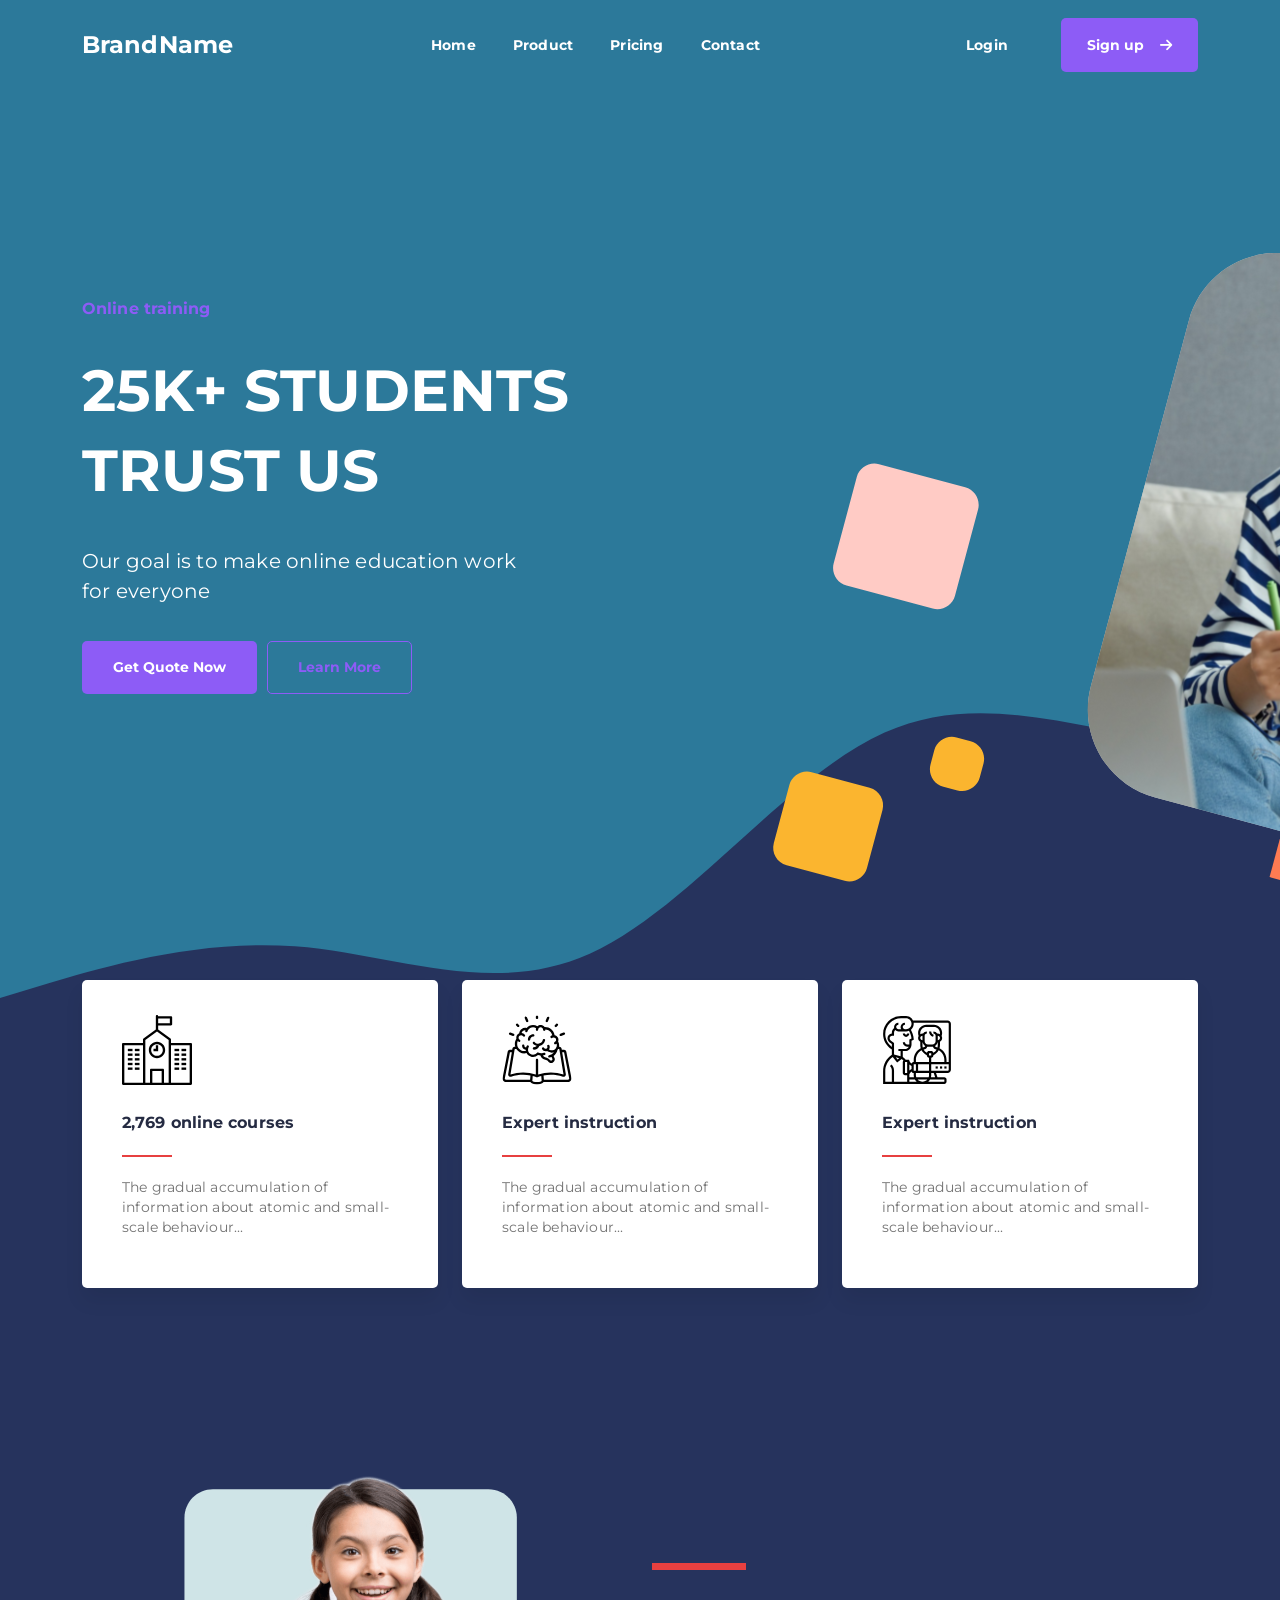
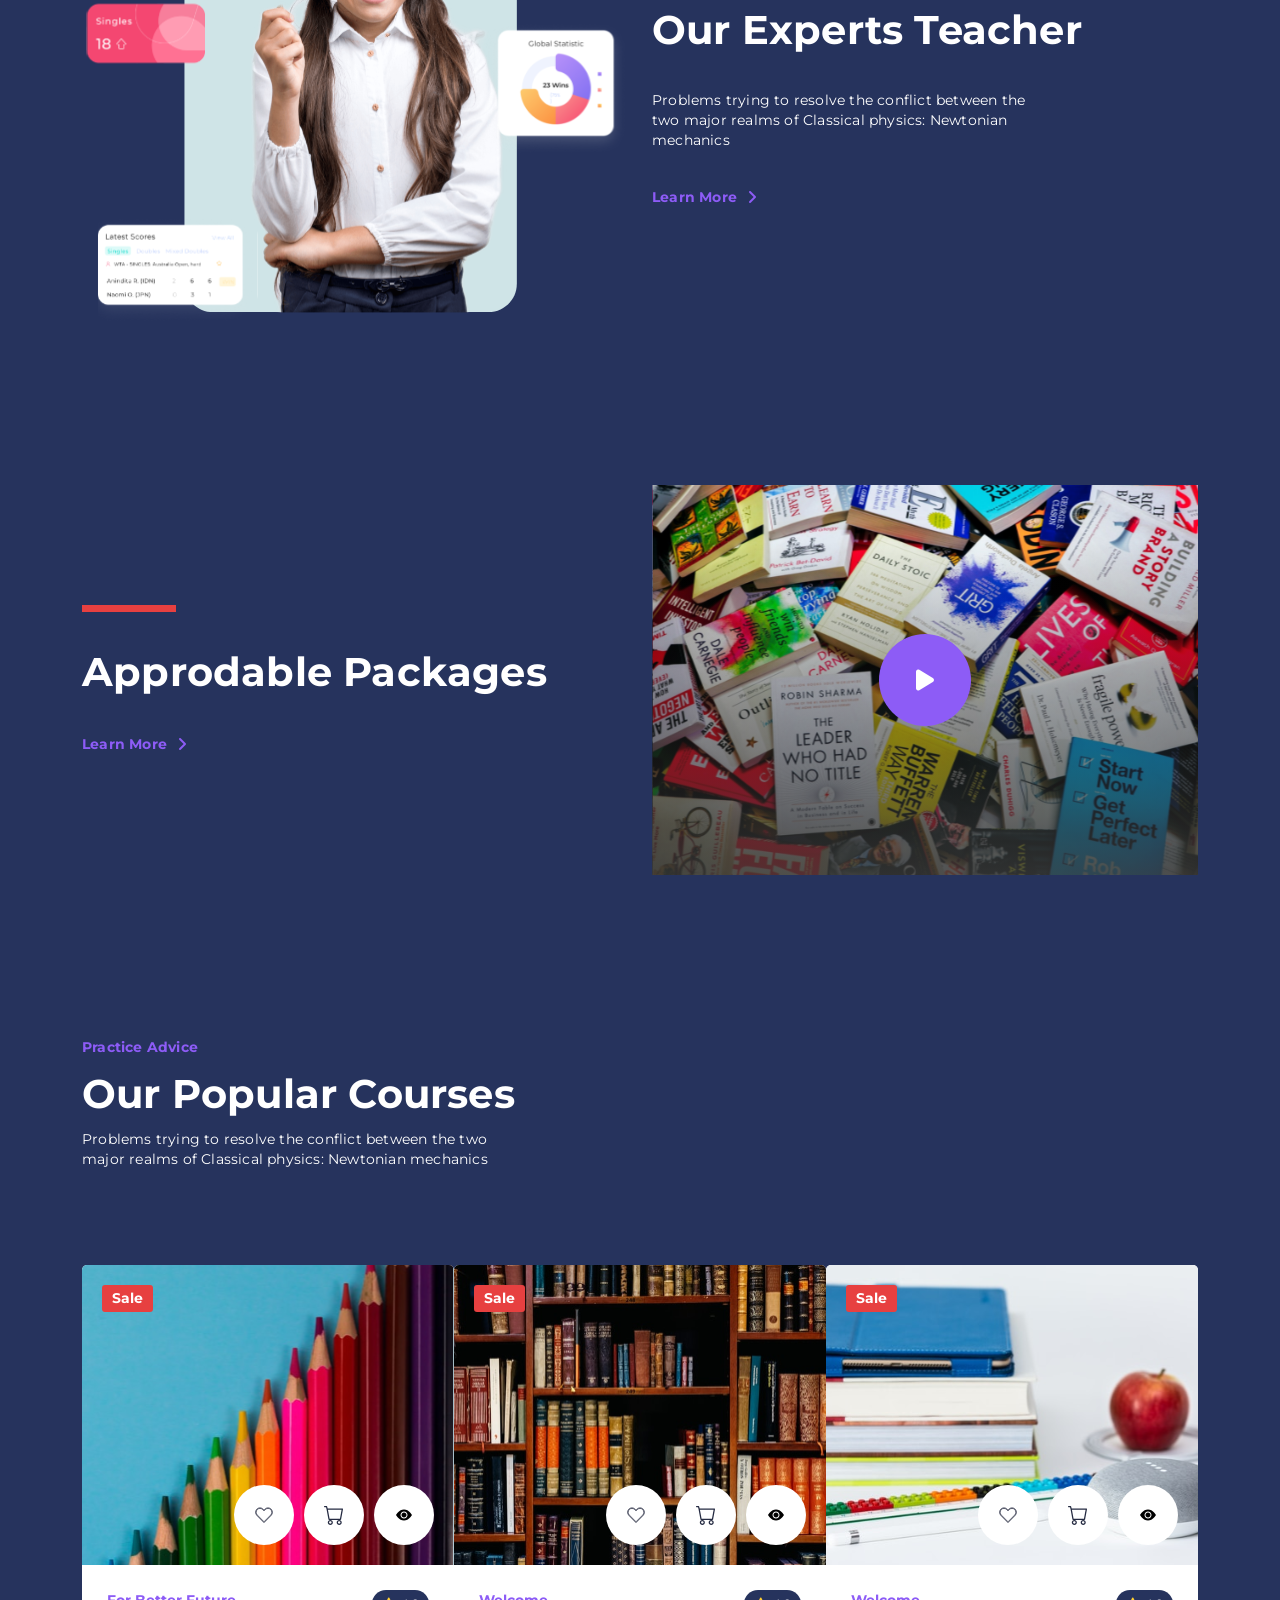
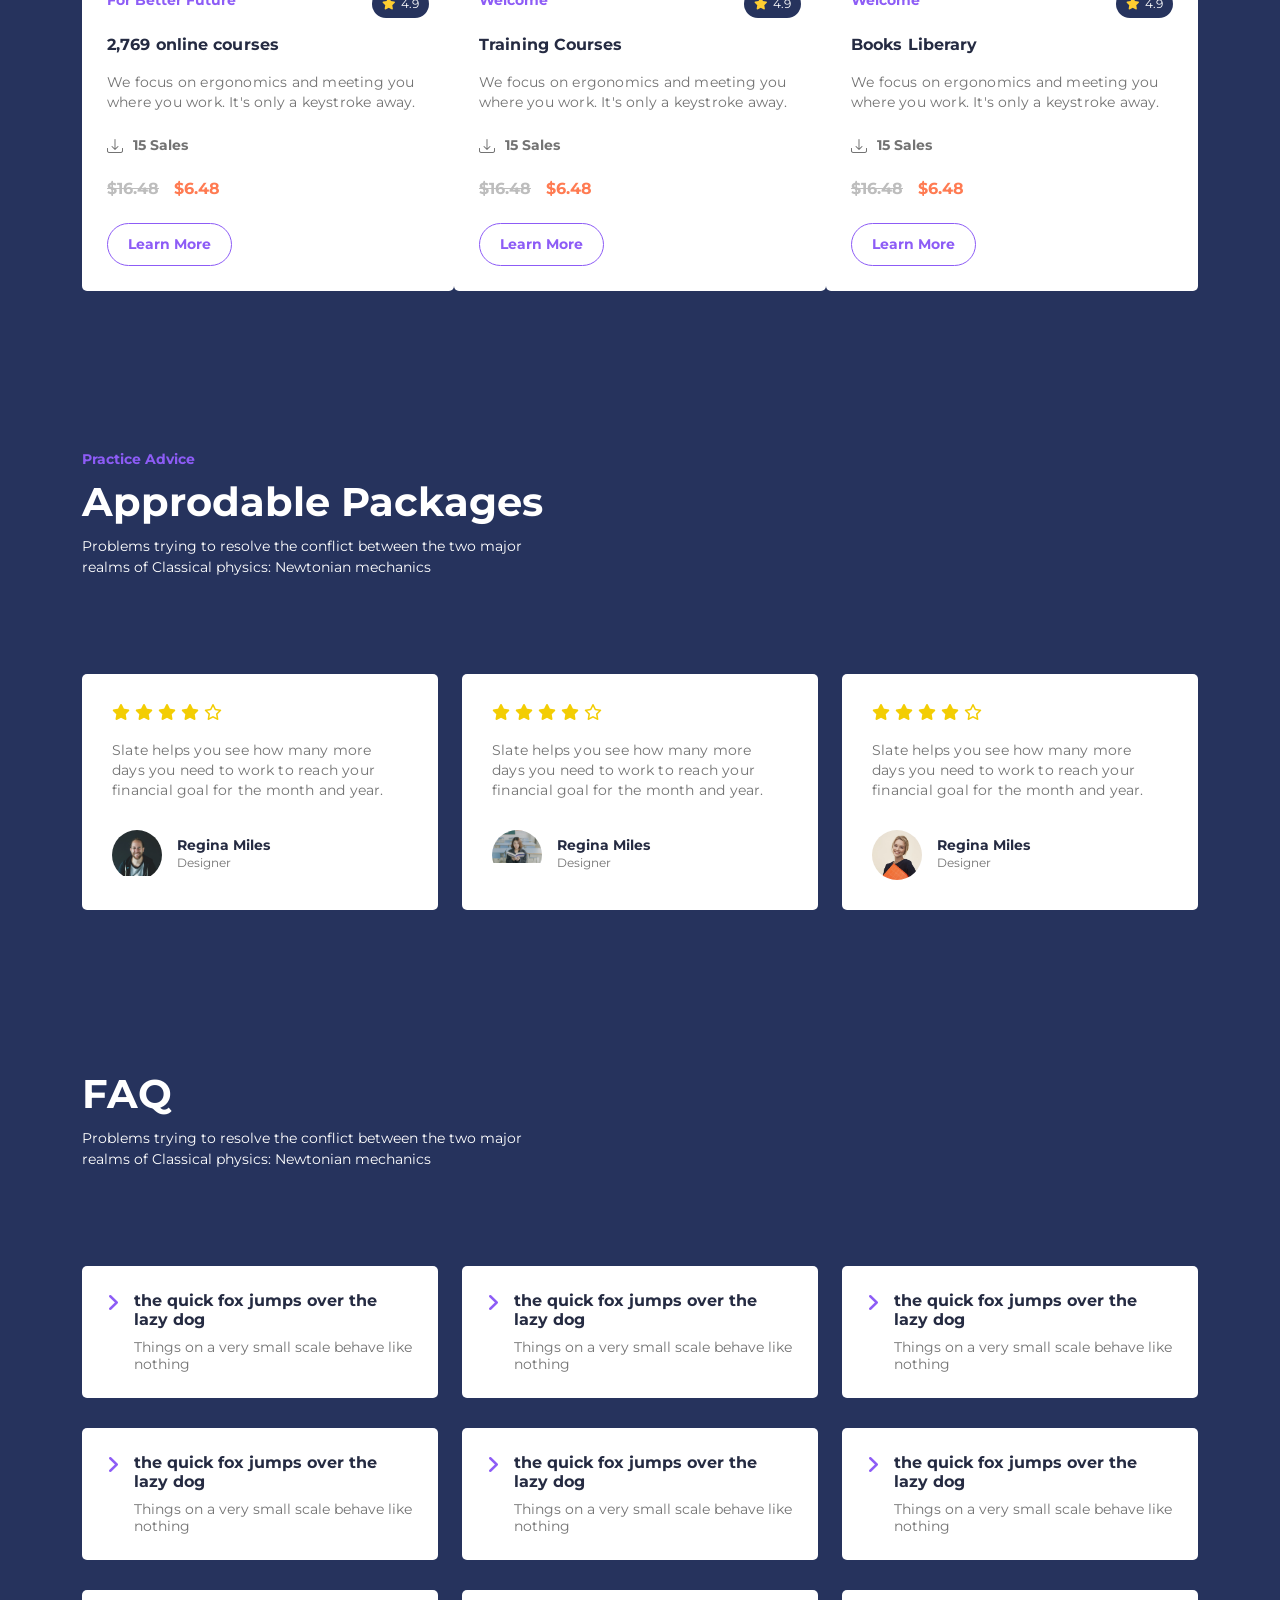
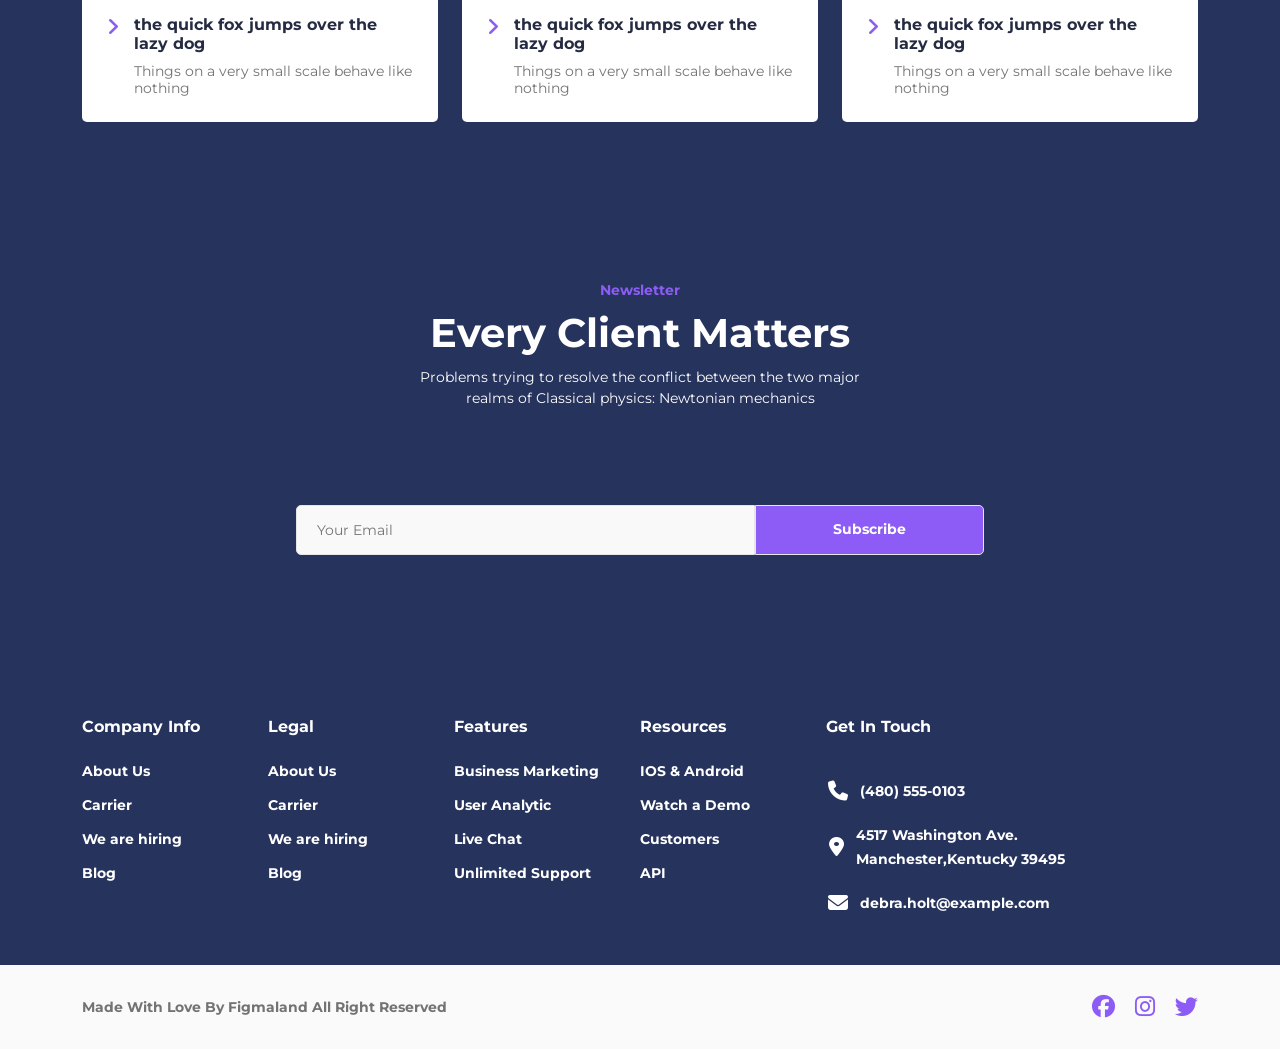
==== commit 9686463a: "Refactor: Convert play div to modal button with video modal and sync .txt and .md" ====
--- a/index.html
+++ b/index.html
@@ -176,9 +176,9 @@
                 <div class="col-lg-6 col-md-6 col-12 order-lg-2 order-md-2 order-1">
                     <div class="package-img-container position-relative">
                         <img src="assets/images/books.svg" alt="Affordable packages illustration" class="w-100 object-fit-cover d-block">
-                        <div class="package-play-btn position-absolute d-flex align-items-center justify-content-center">
+                        <button type="button" class="package-play-btn position-absolute d-flex align-items-center justify-content-center" data-bs-toggle="modal" data-bs-target="#courseVideoModal" aria-label="Play course video">
                             <i class="fa-solid fa-play"></i>
-                        </div>
+                        </button>
                     </div>
                 </div>
 
@@ -198,10 +198,10 @@
             </div>
 
             <!-- Course Container (Level 3) -->
-            <div class="row course-row w-100 justify-content-center">
+            <div class="row course-row w-100 justify-content-center g-0">
 
                 <!-- Course Card 1 -->
-                <div class="col-lg-4 col-md-6 col-12">
+                <div class="col-lg-4 col-md-6 col-11">
                     <div class="course-card d-flex flex-column">
                         <div class="course-img-container position-relative">
                             <img src="assets/images/pencils.svg" alt="Pencils course image" class="w-100 object-fit-cover d-block">
@@ -250,7 +250,7 @@
                 </div>
 
                 <!-- Course Card 2 -->
-                <div class="col-lg-4 col-md-6 col-12">
+                <div class="col-lg-4 col-md-6 col-11">
                     <div class="course-card d-flex flex-column">
                         <div class="course-img-container position-relative">
                             <img src="assets/images/library.svg" alt="Library course image" class="w-100 object-fit-cover d-block">
@@ -293,7 +293,7 @@
                 </div>
 
                 <!-- Course Card 3 -->
-                <div class="col-lg-4 col-md-6 col-12">
+                <div class="col-lg-4 col-md-6 col-11">
                     <div class="course-card d-flex flex-column">
                         <div class="course-img-container position-relative">
                             <img src="assets/images/apple.svg" alt="Apple course image" class="w-100 object-fit-cover d-block">
@@ -653,6 +653,23 @@
         </div>
     </footer>
 
+    <!-- Course Video Modal -->
+    <div class="modal fade" id="courseVideoModal" tabindex="-1" aria-labelledby="courseVideoModalLabel" aria-hidden="true">
+        <div class="modal-dialog modal-dialog-centered modal-lg">
+            <div class="modal-content bg-dark text-white border-0">
+                <div class="modal-header border-0">
+                    <h5 class="modal-title" id="courseVideoModalLabel">welcome to course</h5>
+                    <button type="button" class="btn-close btn-close-white" data-bs-dismiss="modal" aria-label="Close"></button>
+                </div>
+                <div class="modal-body p-0">
+                    <div class="ratio ratio-16x9">
+                        <iframe src="https://www.youtube-nocookie.com/embed/dQw4w9WgXcQ" title="welcome to course" allowfullscreen></iframe>
+                    </div>
+                </div>
+            </div>
+        </div>
+    </div>
+
     <!-- Bootstrap JS Bundle CDN -->
     <script src="https://cdn.jsdelivr.net/npm/bootstrap@5.3.3/dist/js/bootstrap.bundle.min.js" integrity="sha384-YvpcrYf0tY3lHB60NNkmXc5s9fDVZLESaAA55NDzOxhy9GkcIdslK1eN7N6jIeHz" crossorigin="anonymous"></script>
 </body>
--- a/css/style.css
+++ b/css/style.css
@@ -250,6 +250,8 @@
     height: 92px;
     background-color: var(--cta-primary);
     border-radius: 50%;
+    border: none;
+    outline: none;
     top: 50%;
     left: 50%;
     transform: translate(-50%, -50%);
@@ -304,7 +306,7 @@
 .course-img-container img {
     height: 100%;
 }
-/* Vision Context: Derived positions based on extraction instructions */
+
 .course-sale-badge {
     background-color: var(--decor-red);
     color: var(--text-white);
@@ -321,8 +323,6 @@
     right: 20px;
 }
 .course-action-icon {
-    width: 40px;
-    height: 40px;
     background-color: var(--text-white);
     border-radius: 50%;
     padding: 10px;
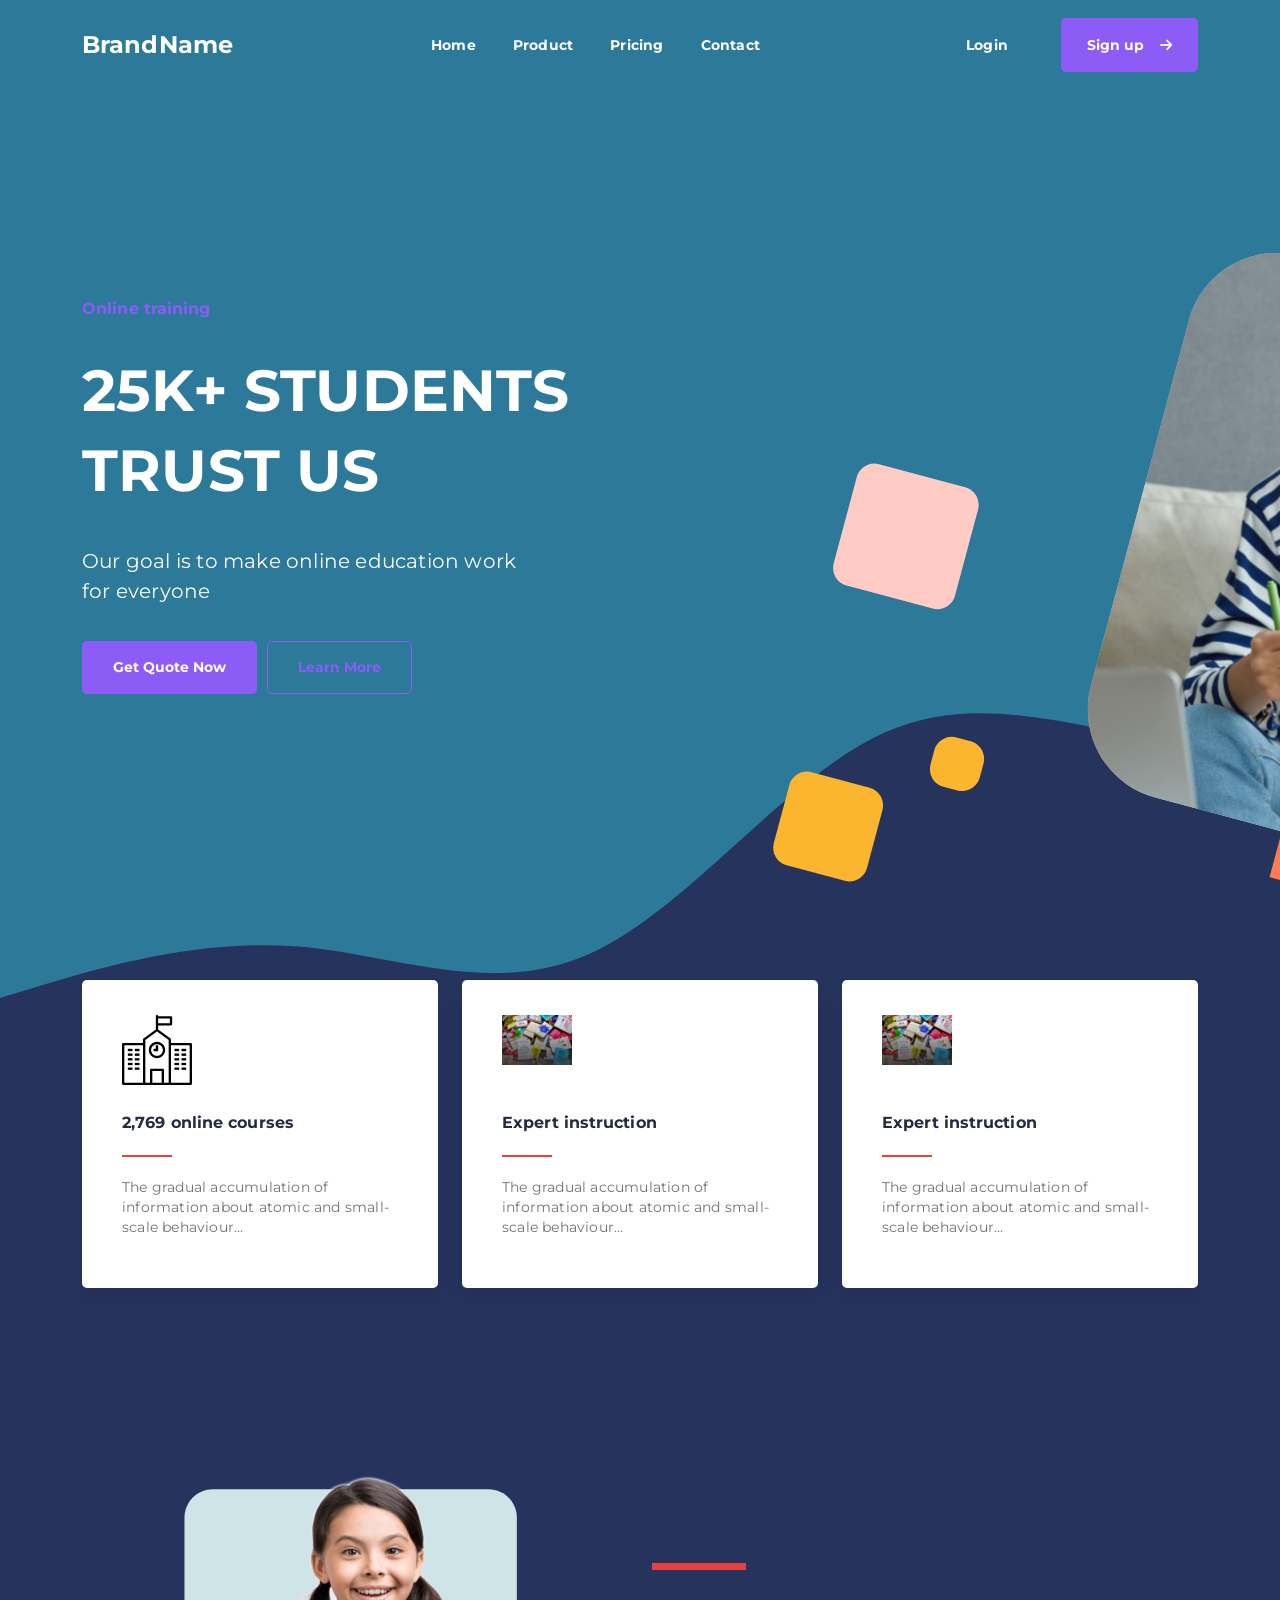
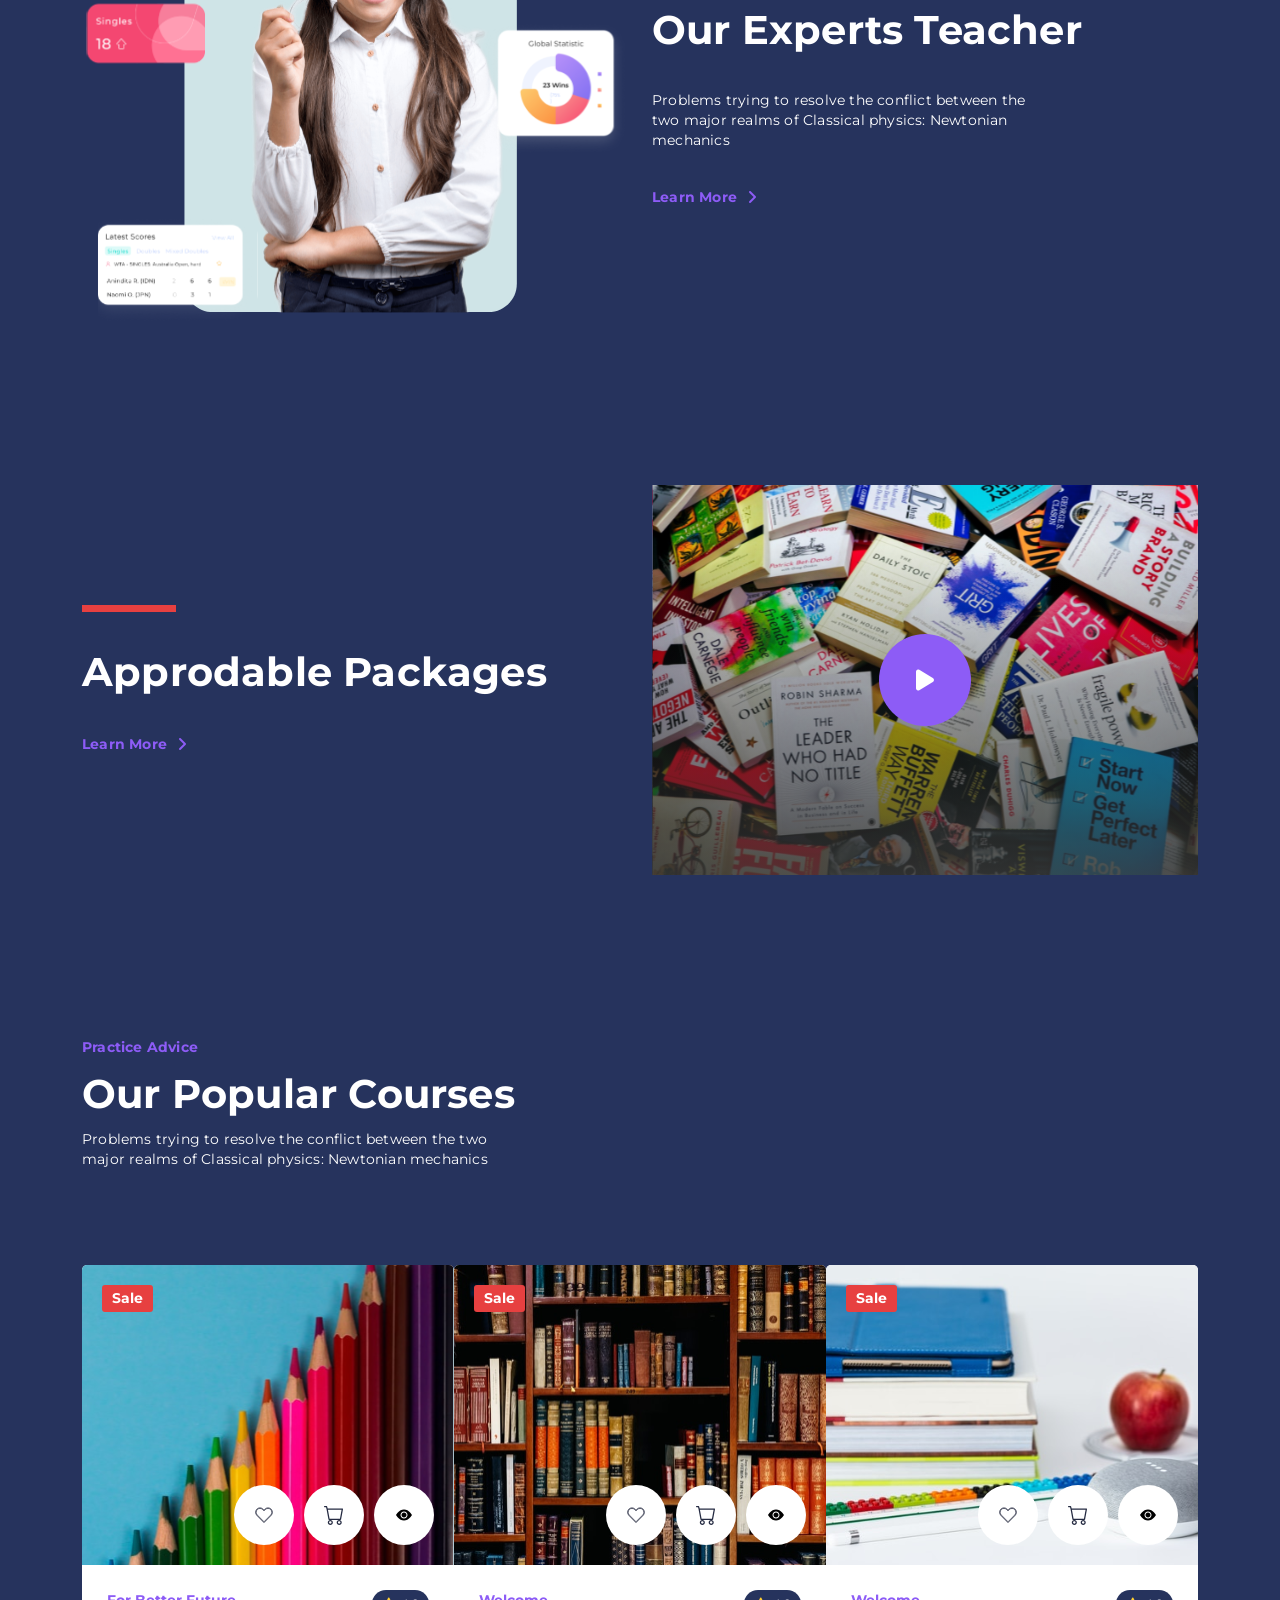
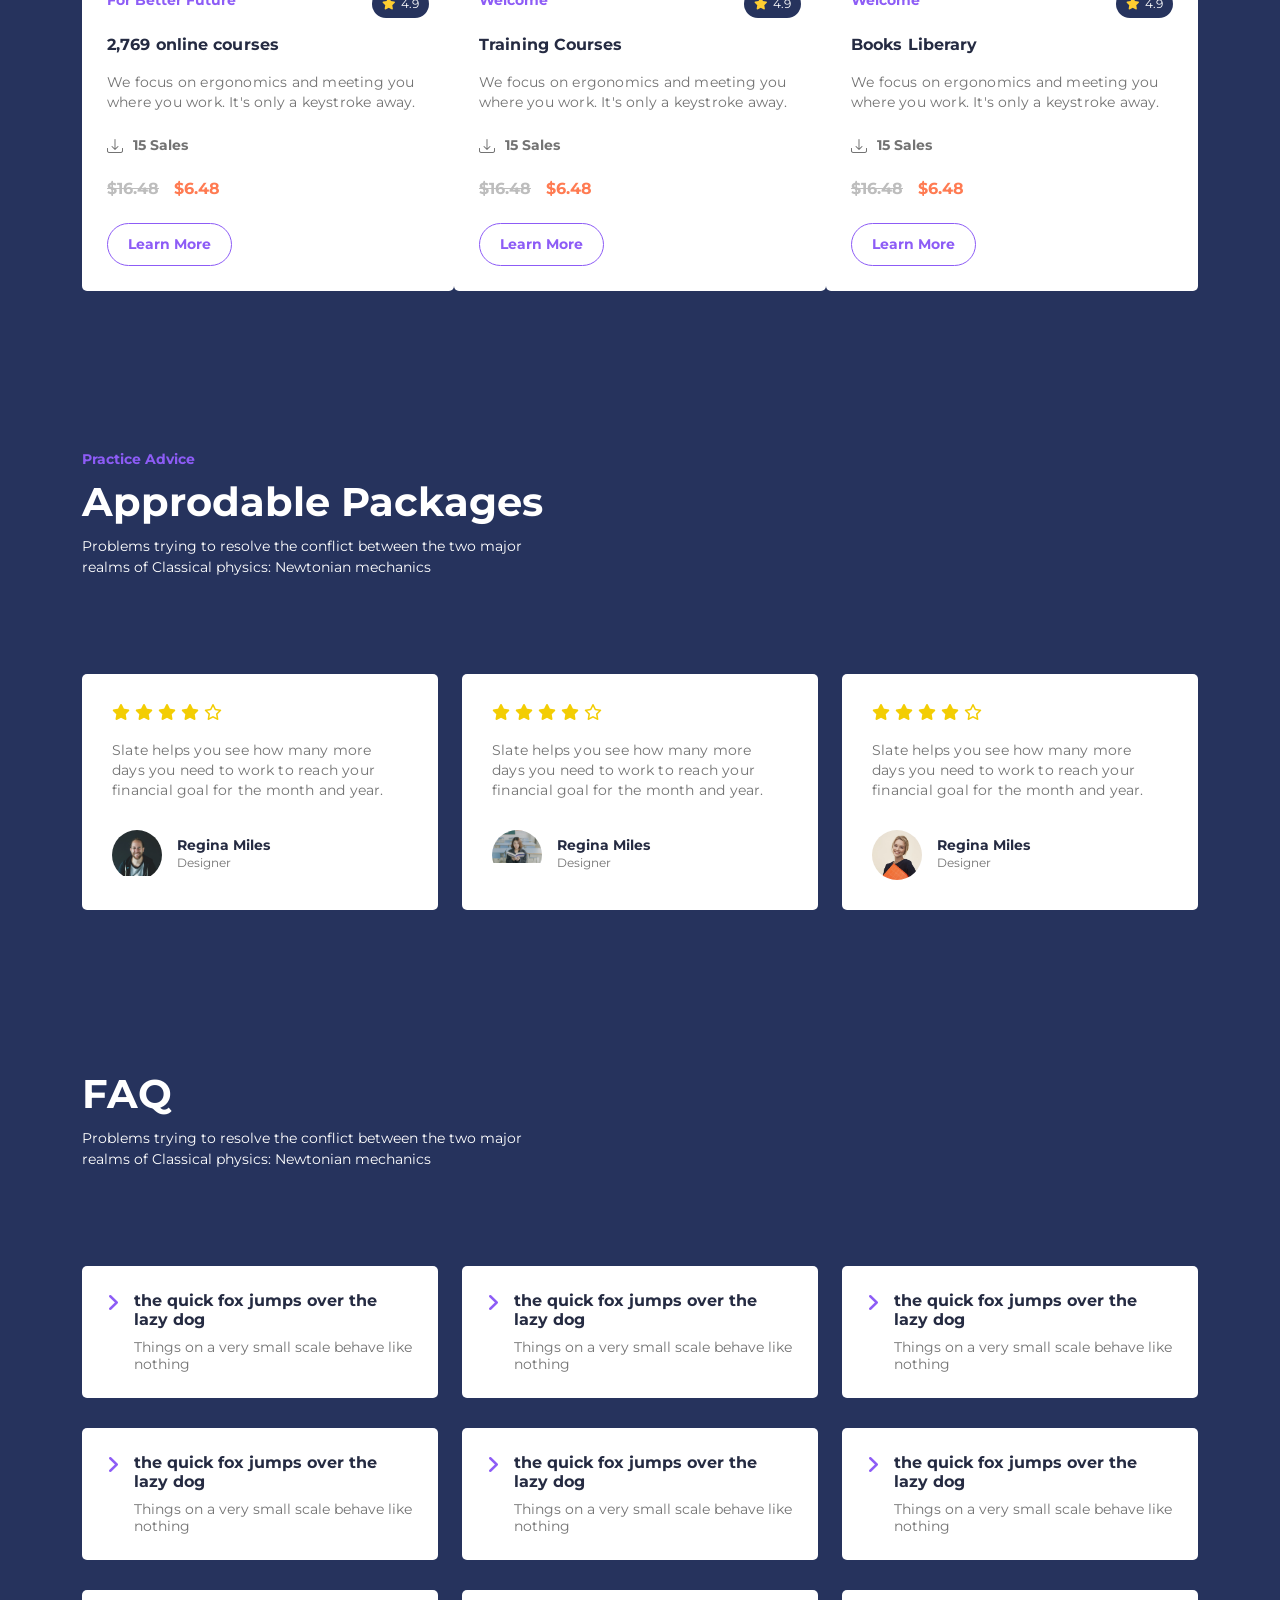
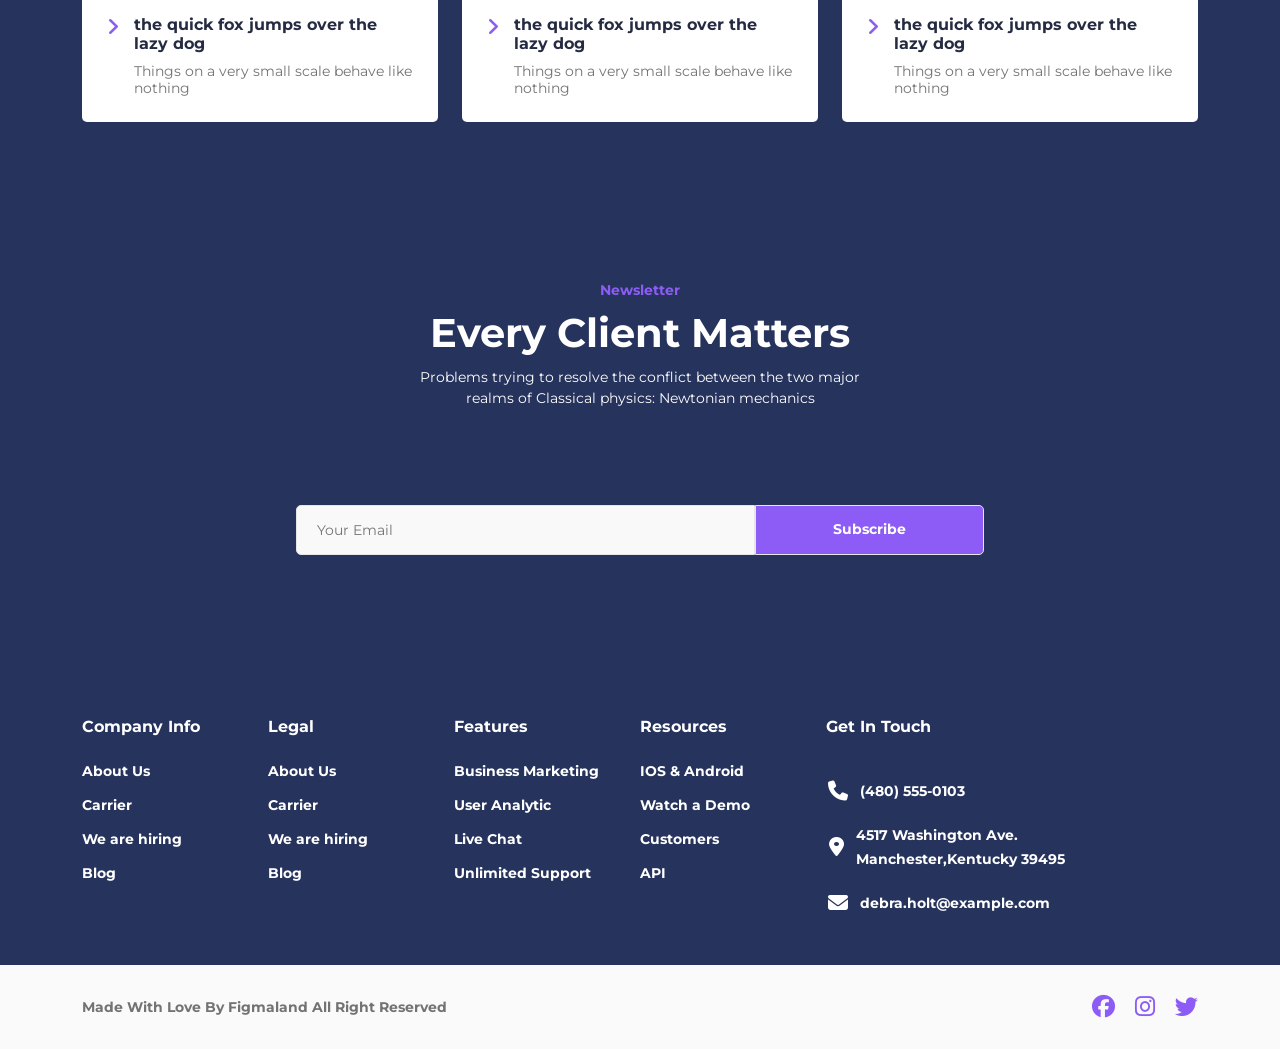
==== commit 54c4d7c4: "Implement comprehensive responsive scaling media queries and fix extraction icon discrepancy" ====
--- a/index.html
+++ b/index.html
@@ -102,7 +102,7 @@
                 <div class="col-lg-4 col-md-6 col-12">
                     <div class="feature-card d-flex flex-column">
                         <div class="feature-img-container">
-                            <img src="assets/images/brain.svg" alt="Expert instruction icon" class="w-100 object-fit-cover">
+                            <img src="assets/images/books.svg" alt="Expert instruction icon" class="w-100 object-fit-cover">
                         </div>
                         <h5 class="feature-card-title">Expert instruction</h5>
                         <div class="feature-decor"></div>
@@ -114,7 +114,7 @@
                 <div class="col-lg-4 col-md-6 col-12">
                     <div class="feature-card d-flex flex-column">
                         <div class="feature-img-container">
-                            <img src="assets/images/healthy-check.svg" alt="Expert instruction icon" class="w-100 object-fit-cover">
+                            <img src="assets/images/books.svg" alt="Expert instruction icon" class="w-100 object-fit-cover">
                         </div>
                         <h5 class="feature-card-title">Expert instruction</h5>
                         <div class="feature-decor"></div>
@@ -213,15 +213,15 @@
                                  Analysis: Action icons group positioned at bottom-right of image container (flagged: image not found, using extraction layout hints)
                                  Derived: bottom: 20px, right: 20px -->
                             <div class="course-img-actions d-flex position-absolute">
-                                <div class="course-action-icon">
+                                <button type="button" class="course-action-icon" aria-label="Add to favorites">
                                     <img src="assets/images/like.svg" alt="Like" class="w-100 object-fit-cover">
-                                </div>
-                                <div class="course-action-icon">
+                                </button>
+                                <button type="button" class="course-action-icon" aria-label="Add to basket">
                                     <img src="assets/images/basket.svg" alt="Add to basket" class="w-100 object-fit-cover">
-                                </div>
-                                <div class="course-action-icon">
+                                </button>
+                                <button type="button" class="course-action-icon" aria-label="View details">
                                     <img src="assets/images/views.svg" alt="Views" class="w-100 object-fit-cover">
-                                </div>
+                                </button>
                             </div>
                         </div>
                         <div class="course-card-body d-flex flex-column">
@@ -256,15 +256,15 @@
                             <img src="assets/images/library.svg" alt="Library course image" class="w-100 object-fit-cover d-block">
                             <span class="course-sale-badge position-absolute">Sale</span>
                             <div class="course-img-actions d-flex position-absolute">
-                                <div class="course-action-icon">
-                                    <img src="assets/images/like.svg" alt="Like" class="w-100 object-fit-cover">
-                                </div>
-                                <div class="course-action-icon">
-                                    <img src="assets/images/basket.svg" alt="Add to basket" class="w-100 object-fit-cover">
-                                </div>
-                                <div class="course-action-icon">
-                                    <img src="assets/images/views.svg" alt="Views" class="w-100 object-fit-cover">
-                                </div>
+                                <button type="button" class="course-action-icon" aria-label="Add to favorites">
+                                     <img src="assets/images/like.svg" alt="Like" class="w-100 object-fit-cover">
+                                 </button>
+                                 <button type="button" class="course-action-icon" aria-label="Add to basket">
+                                     <img src="assets/images/basket.svg" alt="Add to basket" class="w-100 object-fit-cover">
+                                 </button>
+                                 <button type="button" class="course-action-icon" aria-label="View details">
+                                     <img src="assets/images/views.svg" alt="Views" class="w-100 object-fit-cover">
+                                 </button>
                             </div>
                         </div>
                         <div class="course-card-body d-flex flex-column">
@@ -299,15 +299,15 @@
                             <img src="assets/images/apple.svg" alt="Apple course image" class="w-100 object-fit-cover d-block">
                             <span class="course-sale-badge position-absolute">Sale</span>
                             <div class="course-img-actions d-flex position-absolute">
-                                <div class="course-action-icon">
+                                <button type="button" class="course-action-icon" aria-label="Add to favorites">
                                     <img src="assets/images/like.svg" alt="Like" class="w-100 object-fit-cover">
-                                </div>
-                                <div class="course-action-icon">
+                                </button>
+                                <button type="button" class="course-action-icon" aria-label="Add to basket">
                                     <img src="assets/images/basket.svg" alt="Add to basket" class="w-100 object-fit-cover">
-                                </div>
-                                <div class="course-action-icon">
+                                </button>
+                                <button type="button" class="course-action-icon" aria-label="View details">
                                     <img src="assets/images/views.svg" alt="Views" class="w-100 object-fit-cover">
-                                </div>
+                                </button>
                             </div>
                         </div>
                         <div class="course-card-body d-flex flex-column">
--- a/css/style.css
+++ b/css/style.css
@@ -325,6 +325,11 @@
 .course-action-icon {
     background-color: var(--text-white);
     border-radius: 50%;
+    border: none;
+    outline: none;
+    display: flex;
+    align-items: center;
+    justify-content: center;
     padding: 10px;
     cursor: pointer;
 }
@@ -638,103 +643,132 @@
 /* Priority 3: Custom media queries applied desktop-down (980px, 757px, 575px, 320px) */
 
 @media (max-width: 980px) {
-    .hero-heading {
-        font-size: 48px;
-        line-height: 64px;
+    /* Section padding exception rule */
+    .hero-content { padding: 90px 0; height: auto; }
+    .feature-section, .expert-section, .package-section, .course-section, .review-section, .faq-section, .newsletter-section, .footer-section { padding-top: 90px; padding-bottom: 90px; }
+    
+    /* Elements margin-bottom */
+    .hero-subtitle, .hero-heading, .hero-description, .feature-card-title, .feature-decor, .expert-decor, .expert-heading, .expert-text, .package-decor, .package-heading, .course-subtitle, .course-heading, .course-card-title, .course-card-text, .course-sales-group, .course-amount-group, .review-subtitle, .review-heading, .review-text, .faq-heading, .faq-title, .newsletter-subtitle, .newsletter-heading, .footer-heading {
+        margin-bottom: calc(1em * 0.9);
     }
-    .expert-heading,
-    .package-heading,
-    .course-heading,
-    .review-heading,
-    .faq-heading,
-    .newsletter-heading {
-        font-size: 32px;
-        line-height: 42px;
+    
+    /* Font size reductions */
+    .hero-heading { font-size: 50px; line-height: 68px; }
+    .expert-heading, .package-heading, .course-heading, .review-heading, .faq-heading, .newsletter-heading { font-size: 36px; line-height: 46px; }
+    .hero-description { font-size: 18px; line-height: 28px; }
+    .navbar-brand { font-size: 22px; }
+    .hero-subtitle, .feature-card-title, .course-card-title, .faq-title, .footer-heading, .course-price-old, .course-price-sale { font-size: 15px; }
+    .nav-links-primary .nav-link, .nav-links-auth .nav-link, .btn-signup, .btn-cta-primary, .btn-cta-outline, .feature-card-text, .expert-text, .expert-link, .package-link, .course-subtitle, .course-intro-text, .course-sale-badge, .course-category-link, .course-sales-text, .course-learn-btn, .review-subtitle, .review-intro-text, .review-text, .review-user-name, .faq-intro-text, .faq-text, .newsletter-subtitle, .newsletter-intro-text, .newsletter-input, .newsletter-btn, .footer-link, .footer-contact-text, .footer-copyright { font-size: 13px; }
+
+    /* Padding for buttons, anchors, inputs */
+    .btn-signup, .btn-cta-primary, .btn-cta-outline { padding: 12px 24px; }
+    .course-learn-btn { padding: 8px 18px; }
+    .newsletter-input { padding: 12px 18px; }
+    .package-play-btn { width: 85px; height: 85px; font-size: 20px; }
+    .course-action-icon { padding: 9px; }
+
+    /* Gaps */
+    .nav-links-primary, .nav-links-auth, .hero-btn-group, .feature-card, .expert-link-group, .package-link-group, .course-img-actions, .course-rating, .course-sales-group, .course-amount-group, .review-stars, .review-profile, .faq-box, .footer-list, .footer-contact, .footer-contact-box, .footer-socials {
+        gap: calc(1em * 0.9);
     }
-    .course-img-container {
-        height: 250px;
+    .feature-row, .course-row, .review-row, .faq-row { row-gap: 27px; }
+    .course-img-container { height: 280px; }
+}
+
+@media (max-width: 757px) {
+    /* Section padding exception rule */
+    .hero-content { padding: 90px 0; height: auto; }
+    .feature-section, .expert-section, .package-section, .course-section, .review-section, .faq-section, .newsletter-section, .footer-section { padding-top: 90px; padding-bottom: 90px; }
+    
+    .hero-subtitle, .hero-heading, .hero-description, .feature-card-title, .feature-decor, .expert-decor, .expert-heading, .expert-text, .package-decor, .package-heading, .course-subtitle, .course-heading, .course-card-title, .course-card-text, .course-sales-group, .course-amount-group, .review-subtitle, .review-heading, .review-text, .faq-heading, .faq-title, .newsletter-subtitle, .newsletter-heading, .footer-heading {
+        margin-bottom: calc(1em * 0.8);
     }
-}
-
-@media (max-width: 757px) {
-    .hero-heading {
-        font-size: 40px;
-        line-height: 52px;
+
+    .hero-heading { font-size: 42px; line-height: 58px; }
+    .expert-heading, .package-heading, .course-heading, .review-heading, .faq-heading, .newsletter-heading { font-size: 32px; line-height: 42px; }
+    .hero-description { font-size: 16px; line-height: 26px; }
+    .navbar-brand { font-size: 20px; }
+    .hero-subtitle, .feature-card-title, .course-card-title, .faq-title, .footer-heading, .course-price-old, .course-price-sale { font-size: 14px; }
+    .nav-links-primary .nav-link, .nav-links-auth .nav-link, .btn-signup, .btn-cta-primary, .btn-cta-outline, .feature-card-text, .expert-text, .expert-link, .package-link, .course-subtitle, .course-intro-text, .course-sale-badge, .course-category-link, .course-sales-text, .course-learn-btn, .review-subtitle, .review-intro-text, .review-text, .review-user-name, .faq-intro-text, .faq-text, .newsletter-subtitle, .newsletter-intro-text, .newsletter-input, .newsletter-btn, .footer-link, .footer-contact-text, .footer-copyright { font-size: 12px; }
+    
+    .btn-signup, .btn-cta-primary, .btn-cta-outline { padding: 10px 20px; }
+    .course-learn-btn { padding: 6px 15px; }
+    .newsletter-input { padding: 10px 15px; }
+    .package-play-btn { width: 75px; height: 75px; font-size: 18px; }
+    .course-action-icon { padding: 8px; }
+
+    .nav-links-primary, .nav-links-auth, .hero-btn-group, .feature-card, .expert-link-group, .package-link-group, .course-img-actions, .course-rating, .course-sales-group, .course-amount-group, .review-stars, .review-profile, .faq-box, .footer-list, .footer-contact, .footer-contact-box, .footer-socials {
+        gap: calc(1em * 0.8);
     }
-    .nav-links-auth {
-        margin-top: 20px;
-        flex-direction: column;
-        align-items: center;
-        gap: 15px;
+    .feature-row, .course-row, .review-row, .faq-row { row-gap: 24px; }
+
+    .nav-links-auth { flex-direction: column; align-items: center; gap: 15px; margin-top: 20px; }
+    .nav-links-primary { align-items: center; gap: 10px; }
+    .footer-top-container, .footer-bottom-container { flex-direction: column; gap: 15px; text-align: center; }
+    .course-img-container { height: 260px; }
+}
+
+@media (max-width: 575px) {
+    /* Section padding exception rule */
+    .hero-content { padding: 60px 0; height: auto; }
+    .feature-section, .expert-section, .package-section, .course-section, .review-section, .faq-section, .newsletter-section, .footer-section { padding-top: 60px; padding-bottom: 60px; }
+    
+    .hero-subtitle, .hero-heading, .hero-description, .feature-card-title, .feature-decor, .expert-decor, .expert-heading, .expert-text, .package-decor, .package-heading, .course-subtitle, .course-heading, .course-card-title, .course-card-text, .course-sales-group, .course-amount-group, .review-subtitle, .review-heading, .review-text, .faq-heading, .faq-title, .newsletter-subtitle, .newsletter-heading, .footer-heading {
+        margin-bottom: calc(1em * 0.7);
     }
-    .nav-links-primary {
-        align-items: center;
-        gap: 10px;
+
+    .hero-heading { font-size: 34px; line-height: 46px; }
+    .expert-heading, .package-heading, .course-heading, .review-heading, .faq-heading, .newsletter-heading { font-size: 28px; line-height: 38px; }
+    .hero-description { font-size: 15px; line-height: 24px; }
+    .navbar-brand { font-size: 18px; }
+    .hero-subtitle, .feature-card-title, .course-card-title, .faq-title, .footer-heading, .course-price-old, .course-price-sale { font-size: 13px; }
+    .nav-links-primary .nav-link, .nav-links-auth .nav-link, .btn-signup, .btn-cta-primary, .btn-cta-outline, .feature-card-text, .expert-text, .expert-link, .package-link, .course-subtitle, .course-intro-text, .course-sale-badge, .course-category-link, .course-sales-text, .course-learn-btn, .review-subtitle, .review-intro-text, .review-text, .review-user-name, .faq-intro-text, .faq-text, .newsletter-subtitle, .newsletter-intro-text, .newsletter-input, .newsletter-btn, .footer-link, .footer-contact-text, .footer-copyright { font-size: 11px; }
+
+    .btn-signup, .btn-cta-primary, .btn-cta-outline { padding: 8px 16px; }
+    .course-learn-btn { padding: 5px 12px; }
+    .newsletter-input { padding: 8px 12px; border-radius: 5px; }
+    .package-play-btn { width: 65px; height: 65px; font-size: 16px; }
+    .course-action-icon { padding: 7px; }
+
+    .nav-links-primary, .nav-links-auth, .hero-btn-group, .feature-card, .expert-link-group, .package-link-group, .course-img-actions, .course-rating, .course-sales-group, .course-amount-group, .review-stars, .review-profile, .faq-box, .footer-list, .footer-contact, .footer-contact-box, .footer-socials {
+        gap: calc(1em * 0.7);
     }
-    .footer-top-container {
-        flex-direction: column;
+    .feature-row, .course-row, .review-row, .faq-row { row-gap: 21px; }
+
+    .newsletter-form { flex-direction: column; }
+    .newsletter-form .col-8, .newsletter-form .col-4 { width: 100%; }
+    .newsletter-btn { border-radius: 5px; margin-top: 10px; padding: 12px; }
+    .course-img-container { height: 220px; }
+}
+
+@media (max-width: 320px) {
+    /* Section padding exception rule */
+    .hero-content { padding: 60px 0; height: auto; }
+    .feature-section, .expert-section, .package-section, .course-section, .review-section, .faq-section, .newsletter-section, .footer-section { padding-top: 60px; padding-bottom: 60px; }
+    
+    .hero-subtitle, .hero-heading, .hero-description, .feature-card-title, .feature-decor, .expert-decor, .expert-heading, .expert-text, .package-decor, .package-heading, .course-subtitle, .course-heading, .course-card-title, .course-card-text, .course-sales-group, .course-amount-group, .review-subtitle, .review-heading, .review-text, .faq-heading, .faq-title, .newsletter-subtitle, .newsletter-heading, .footer-heading {
+        margin-bottom: calc(1em * 0.5);
     }
-    .footer-bottom-container {
-        flex-direction: column;
-        gap: 15px;
-        text-align: center;
+
+    .hero-heading { font-size: 28px; line-height: 40px; }
+    .expert-heading, .package-heading, .course-heading, .review-heading, .faq-heading, .newsletter-heading { font-size: 24px; line-height: 32px; }
+    .hero-description { font-size: 14px; line-height: 22px; }
+    .navbar-brand { font-size: 16px; }
+    .hero-subtitle, .feature-card-title, .course-card-title, .faq-title, .footer-heading, .course-price-old, .course-price-sale { font-size: 12px; }
+    .nav-links-primary .nav-link, .nav-links-auth .nav-link, .btn-signup, .btn-cta-primary, .btn-cta-outline, .feature-card-text, .expert-text, .expert-link, .package-link, .course-subtitle, .course-intro-text, .course-sale-badge, .course-category-link, .course-sales-text, .course-learn-btn, .review-subtitle, .review-intro-text, .review-text, .review-user-name, .faq-intro-text, .faq-text, .newsletter-subtitle, .newsletter-intro-text, .newsletter-input, .newsletter-btn, .footer-link, .footer-contact-text, .footer-copyright { font-size: 10px; }
+
+    .btn-signup, .btn-cta-primary, .btn-cta-outline { padding: 6px 12px; width: 100%; text-align: center; }
+    .course-learn-btn { padding: 4px 10px; }
+    .newsletter-input { padding: 6px 10px; }
+    .package-play-btn { width: 55px; height: 55px; font-size: 14px; }
+    .course-action-icon { padding: 5px; }
+
+    .nav-links-primary, .nav-links-auth, .hero-btn-group, .feature-card, .expert-link-group, .package-link-group, .course-img-actions, .course-rating, .course-sales-group, .course-amount-group, .review-stars, .review-profile, .faq-box, .footer-list, .footer-contact, .footer-contact-box, .footer-socials {
+        gap: calc(1em * 0.5);
     }
-}
-
-@media (max-width: 575px) {
-    .hero-heading {
-        font-size: 32px;
-        line-height: 40px;
-    }
-    .hero-content {
-        padding: 60px 0;
-    }
-    .feature-section,
-    .expert-section,
-    .package-section,
-    .course-section,
-    .review-section,
-    .faq-section,
-    .newsletter-section {
-        padding: 50px 0;
-    }
-    .course-img-container {
-        height: 200px;
-    }
-    .newsletter-form {
-        flex-direction: column;
-    }
-    .newsletter-form .col-8,
-    .newsletter-form .col-4 {
-        width: 100%;
-    }
-    .newsletter-btn {
-        border-radius: 5px;
-        margin-top: 10px;
-        padding: 15px;
-    }
-    .newsletter-input {
-        border-radius: 5px;
-    }
-}
-
-@media (max-width: 320px) {
-    .hero-heading {
-        font-size: 28px;
-        line-height: 36px;
-    }
-    .btn-cta-primary,
-    .btn-cta-outline {
-        width: 100%;
-        text-align: center;
-    }
-    .expert-heading,
-    .package-heading,
-    .course-heading,
-    .review-heading,
-    .faq-heading,
-    .newsletter-heading {
-        font-size: 24px;
-        line-height: 32px;
-    }
+    .feature-row, .course-row, .review-row, .faq-row { row-gap: 15px; }
+    
+    .hero-btn-group { flex-direction: column; }
+    .btn-cta-outline { margin-top: 10px; }
+    .course-img-container { height: 180px; }
 }
